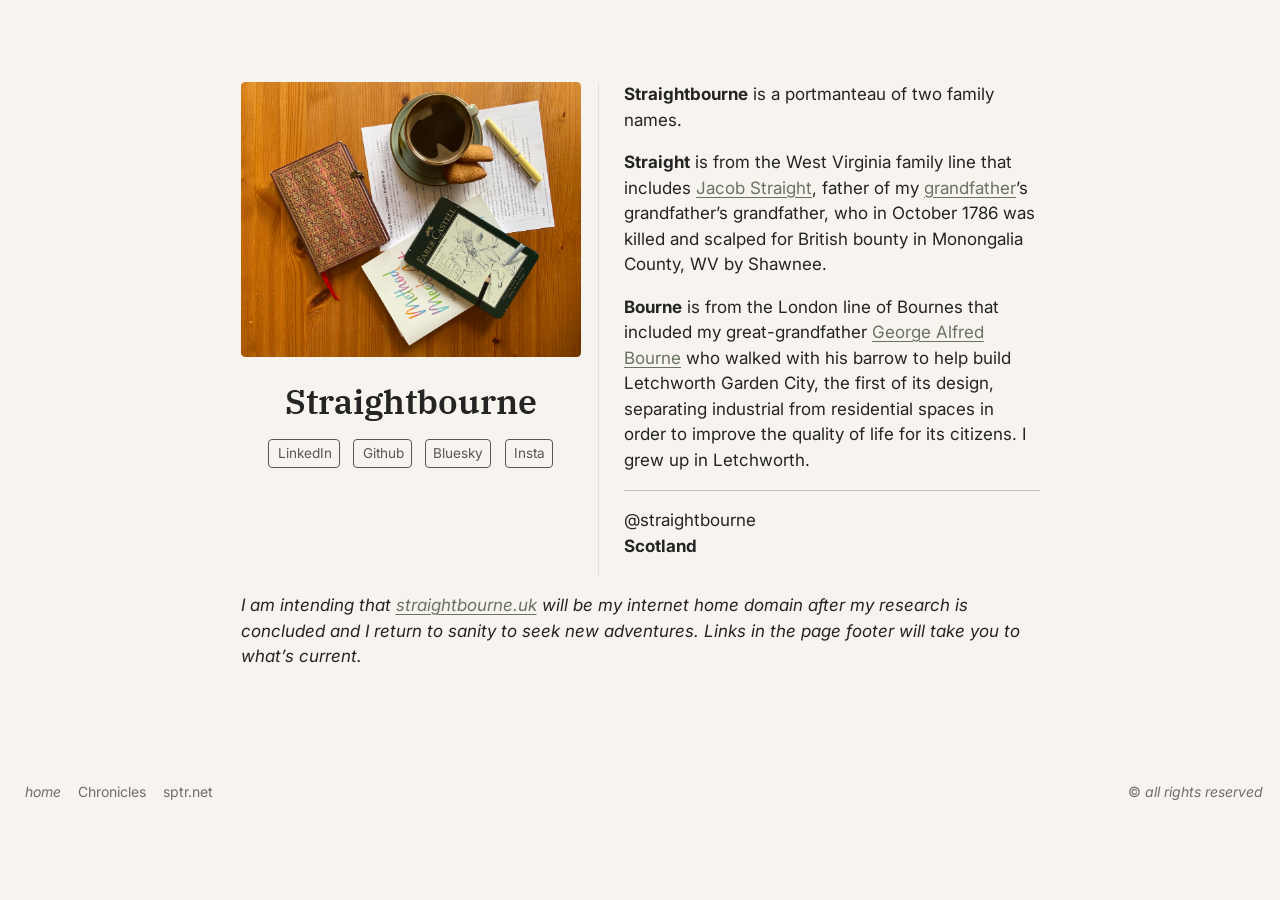
==== docs/index.html @ be264e83 "Links to family fixed" ====
<!DOCTYPE html>
<html xmlns="http://www.w3.org/1999/xhtml" lang="en" xml:lang="en"><head>

<meta charset="utf-8">
<meta name="generator" content="quarto-1.7.32">

<meta name="viewport" content="width=device-width, initial-scale=1.0, user-scalable=yes">


<title>Straightbourne</title>
<style>
code{white-space: pre-wrap;}
span.smallcaps{font-variant: small-caps;}
div.columns{display: flex; gap: min(4vw, 1.5em);}
div.column{flex: auto; overflow-x: auto;}
div.hanging-indent{margin-left: 1.5em; text-indent: -1.5em;}
ul.task-list{list-style: none;}
ul.task-list li input[type="checkbox"] {
  width: 0.8em;
  margin: 0 0.8em 0.2em -1em; /* quarto-specific, see https://github.com/quarto-dev/quarto-cli/issues/4556 */ 
  vertical-align: middle;
}
</style>


<script src="site_libs/quarto-nav/quarto-nav.js"></script>
<script src="site_libs/clipboard/clipboard.min.js"></script>
<script src="site_libs/quarto-search/autocomplete.umd.js"></script>
<script src="site_libs/quarto-search/fuse.min.js"></script>
<script src="site_libs/quarto-search/quarto-search.js"></script>
<meta name="quarto:offset" content="./">
<link href="./images/anarchy.gif" rel="icon" type="image/gif">
<script src="site_libs/quarto-html/quarto.js" type="module"></script>
<script src="site_libs/quarto-html/tabsets/tabsets.js" type="module"></script>
<script src="site_libs/quarto-html/popper.min.js"></script>
<script src="site_libs/quarto-html/tippy.umd.min.js"></script>
<link href="site_libs/quarto-html/tippy.css" rel="stylesheet">
<link href="site_libs/quarto-html/quarto-syntax-highlighting-c7d5d95a149877aa8f6e95259e9fb18a.css" rel="stylesheet" id="quarto-text-highlighting-styles">
<script src="site_libs/bootstrap/bootstrap.min.js"></script>
<link href="site_libs/bootstrap/bootstrap-icons.css" rel="stylesheet">
<link href="site_libs/bootstrap/bootstrap-c84fdc73b515a5ac1977fbb5cf725321.min.css" rel="stylesheet" append-hash="true" id="quarto-bootstrap" data-mode="light">
<link href="site_libs/quarto-contrib/fontawesome6-1.2.0/all.min.css" rel="stylesheet">
<link href="site_libs/quarto-contrib/fontawesome6-1.2.0/latex-fontsize.css" rel="stylesheet">
<script id="quarto-search-options" type="application/json">{
  "location": "sidebar",
  "copy-button": false,
  "collapse-after": 3,
  "panel-placement": "start",
  "type": "textbox",
  "limit": 50,
  "keyboard-shortcut": [
    "f",
    "/",
    "s"
  ],
  "show-item-context": false,
  "language": {
    "search-no-results-text": "No results",
    "search-matching-documents-text": "matching documents",
    "search-copy-link-title": "Copy link to search",
    "search-hide-matches-text": "Hide additional matches",
    "search-more-match-text": "more match in this document",
    "search-more-matches-text": "more matches in this document",
    "search-clear-button-title": "Clear",
    "search-text-placeholder": "",
    "search-detached-cancel-button-title": "Cancel",
    "search-submit-button-title": "Submit",
    "search-label": "Search"
  }
}</script>
<!-- Privacy-friendly analytics by Plausible -->
<script async="" src="https://stats.sptr.net/js/pa--L_06V204N1nBJV_X5vJg.js"></script>
<script>
  window.plausible=window.plausible||function(){(plausible.q=plausible.q||[]).push(arguments)},plausible.init=plausible.init||function(i){plausible.o=i||{}};
  plausible.init()
</script>


<meta property="og:title" content="Straightbourne">
<meta property="og:description" content="">
<meta property="og:image" content="https://straightbourne.uk/images/desktop.jpg">
<meta property="og:site_name" content="Straightbourne">
<meta name="twitter:title" content="Straightbourne">
<meta name="twitter:description" content="">
<meta name="twitter:image" content="https://straightbourne.uk/images/desktop.jpg">
<meta name="twitter:card" content="summary_large_image">
</head>

<body class="fullcontent quarto-light">

<div id="quarto-search-results"></div>
<!-- content -->
<div id="quarto-content" class="quarto-container page-columns page-rows-contents page-layout-article">
<!-- sidebar -->
<!-- margin-sidebar -->
    
<!-- main -->
<main class="content" id="quarto-document-content">




<div class="quarto-about-trestles">
  <div class="about-entity">
    <img src="images/desktop.jpg" class="about-image
  rounded " style="width: 20em;">
<header id="title-block-header" class="quarto-title-block default">
<div class="quarto-title">
<h1 class="title">Straightbourne</h1>
</div>
<div class="quarto-title-meta">
  </div>
</header>
    <div class="about-links">
  <a href="https://www.linkedin.com/in/straightbourne/" class="about-link" rel="" target="">
    <i class="bi bi-linkedin"></i>
     <span class="about-link-text">LinkedIn</span>
  </a>
  <a href="https://github.com/straightbourne" class="about-link" rel="" target="">
    <i class="bi bi-github"></i>
     <span class="about-link-text">Github</span>
  </a>
  <a href="https://bsky.app/profile/straightbourne.uk" class="about-link" rel="" target="">
     <span class="about-link-text"><i class="fa-solid fa-feather" aria-label="feather"></i> Bluesky</span>
  </a>
  <a href="https://www.instagram.com/straightbourne/" class="about-link" rel="" target="">
    <i class="bi bi-instagram"></i>
     <span class="about-link-text">Insta</span>
  </a>
</div>
  </div>
  <div class="about-contents"><div id="sb-about">
<p><strong>Straightbourne</strong> is a portmanteau of two family names.</p>
<p><strong>Straight</strong> is from the West Virginia family line that includes <a href="https://straightbourne.github.io/family/Hood/1741-06-23-Jacob-Straight.html">Jacob Straight</a>, father of my <a href="https://straightbourne.github.io/family/Hood/1903-04-08-Harry-S-Hood.html">grandfather</a>’s grandfather’s grandfather, who in October 1786 was killed and scalped for British bounty in Monongalia County, WV by Shawnee.</p>
<p><strong>Bourne</strong> is from the London line of Bournes that included my great-grandfather <a href="https://straightbourne.github.io/family/Bourne/1885-08-13-George-Alfred-Bourne.html">George Alfred Bourne</a> who walked with his barrow to help build Letchworth Garden City, the first of its design, separating industrial from residential spaces in order to improve the quality of life for its citizens. I grew up in Letchworth.</p>
<hr>
<p><span class="citation" data-cites="straightbourne">@straightbourne</span><br>
<strong>Scotland</strong></p>
</div></div>
</div>

<p><em>I am intending that <a href="https://straightbourne.uk">straightbourne.uk</a> will be my internet home domain after my research is concluded and I return to sanity to seek new adventures. Links in the page footer will take you to what’s current.</em> <!-- ::: {#lst-desktop}
::: --></p>




</main> <!-- /main -->
<script id="quarto-html-after-body" type="application/javascript">
  window.document.addEventListener("DOMContentLoaded", function (event) {
    const isCodeAnnotation = (el) => {
      for (const clz of el.classList) {
        if (clz.startsWith('code-annotation-')) {                     
          return true;
        }
      }
      return false;
    }
    const onCopySuccess = function(e) {
      // button target
      const button = e.trigger;
      // don't keep focus
      button.blur();
      // flash "checked"
      button.classList.add('code-copy-button-checked');
      var currentTitle = button.getAttribute("title");
      button.setAttribute("title", "Copied!");
      let tooltip;
      if (window.bootstrap) {
        button.setAttribute("data-bs-toggle", "tooltip");
        button.setAttribute("data-bs-placement", "left");
        button.setAttribute("data-bs-title", "Copied!");
        tooltip = new bootstrap.Tooltip(button, 
          { trigger: "manual", 
            customClass: "code-copy-button-tooltip",
            offset: [0, -8]});
        tooltip.show();    
      }
      setTimeout(function() {
        if (tooltip) {
          tooltip.hide();
          button.removeAttribute("data-bs-title");
          button.removeAttribute("data-bs-toggle");
          button.removeAttribute("data-bs-placement");
        }
        button.setAttribute("title", currentTitle);
        button.classList.remove('code-copy-button-checked');
      }, 1000);
      // clear code selection
      e.clearSelection();
    }
    const getTextToCopy = function(trigger) {
        const codeEl = trigger.previousElementSibling.cloneNode(true);
        for (const childEl of codeEl.children) {
          if (isCodeAnnotation(childEl)) {
            childEl.remove();
          }
        }
        return codeEl.innerText;
    }
    const clipboard = new window.ClipboardJS('.code-copy-button:not([data-in-quarto-modal])', {
      text: getTextToCopy
    });
    clipboard.on('success', onCopySuccess);
    if (window.document.getElementById('quarto-embedded-source-code-modal')) {
      const clipboardModal = new window.ClipboardJS('.code-copy-button[data-in-quarto-modal]', {
        text: getTextToCopy,
        container: window.document.getElementById('quarto-embedded-source-code-modal')
      });
      clipboardModal.on('success', onCopySuccess);
    }
      var localhostRegex = new RegExp(/^(?:http|https):\/\/localhost\:?[0-9]*\//);
      var mailtoRegex = new RegExp(/^mailto:/);
        var filterRegex = new RegExp("https:\/\/straightbourne\.uk");
      var isInternal = (href) => {
          return filterRegex.test(href) || localhostRegex.test(href) || mailtoRegex.test(href);
      }
      // Inspect non-navigation links and adorn them if external
     var links = window.document.querySelectorAll('a[href]:not(.nav-link):not(.navbar-brand):not(.toc-action):not(.sidebar-link):not(.sidebar-item-toggle):not(.pagination-link):not(.no-external):not([aria-hidden]):not(.dropdown-item):not(.quarto-navigation-tool):not(.about-link)');
      for (var i=0; i<links.length; i++) {
        const link = links[i];
        if (!isInternal(link.href)) {
          // undo the damage that might have been done by quarto-nav.js in the case of
          // links that we want to consider external
          if (link.dataset.originalHref !== undefined) {
            link.href = link.dataset.originalHref;
          }
        }
      }
    function tippyHover(el, contentFn, onTriggerFn, onUntriggerFn) {
      const config = {
        allowHTML: true,
        maxWidth: 500,
        delay: 100,
        arrow: false,
        appendTo: function(el) {
            return el.parentElement;
        },
        interactive: true,
        interactiveBorder: 10,
        theme: 'quarto',
        placement: 'bottom-start',
      };
      if (contentFn) {
        config.content = contentFn;
      }
      if (onTriggerFn) {
        config.onTrigger = onTriggerFn;
      }
      if (onUntriggerFn) {
        config.onUntrigger = onUntriggerFn;
      }
      window.tippy(el, config); 
    }
    const noterefs = window.document.querySelectorAll('a[role="doc-noteref"]');
    for (var i=0; i<noterefs.length; i++) {
      const ref = noterefs[i];
      tippyHover(ref, function() {
        // use id or data attribute instead here
        let href = ref.getAttribute('data-footnote-href') || ref.getAttribute('href');
        try { href = new URL(href).hash; } catch {}
        const id = href.replace(/^#\/?/, "");
        const note = window.document.getElementById(id);
        if (note) {
          return note.innerHTML;
        } else {
          return "";
        }
      });
    }
    const xrefs = window.document.querySelectorAll('a.quarto-xref');
    const processXRef = (id, note) => {
      // Strip column container classes
      const stripColumnClz = (el) => {
        el.classList.remove("page-full", "page-columns");
        if (el.children) {
          for (const child of el.children) {
            stripColumnClz(child);
          }
        }
      }
      stripColumnClz(note)
      if (id === null || id.startsWith('sec-')) {
        // Special case sections, only their first couple elements
        const container = document.createElement("div");
        if (note.children && note.children.length > 2) {
          container.appendChild(note.children[0].cloneNode(true));
          for (let i = 1; i < note.children.length; i++) {
            const child = note.children[i];
            if (child.tagName === "P" && child.innerText === "") {
              continue;
            } else {
              container.appendChild(child.cloneNode(true));
              break;
            }
          }
          if (window.Quarto?.typesetMath) {
            window.Quarto.typesetMath(container);
          }
          return container.innerHTML
        } else {
          if (window.Quarto?.typesetMath) {
            window.Quarto.typesetMath(note);
          }
          return note.innerHTML;
        }
      } else {
        // Remove any anchor links if they are present
        const anchorLink = note.querySelector('a.anchorjs-link');
        if (anchorLink) {
          anchorLink.remove();
        }
        if (window.Quarto?.typesetMath) {
          window.Quarto.typesetMath(note);
        }
        if (note.classList.contains("callout")) {
          return note.outerHTML;
        } else {
          return note.innerHTML;
        }
      }
    }
    for (var i=0; i<xrefs.length; i++) {
      const xref = xrefs[i];
      tippyHover(xref, undefined, function(instance) {
        instance.disable();
        let url = xref.getAttribute('href');
        let hash = undefined; 
        if (url.startsWith('#')) {
          hash = url;
        } else {
          try { hash = new URL(url).hash; } catch {}
        }
        if (hash) {
          const id = hash.replace(/^#\/?/, "");
          const note = window.document.getElementById(id);
          if (note !== null) {
            try {
              const html = processXRef(id, note.cloneNode(true));
              instance.setContent(html);
            } finally {
              instance.enable();
              instance.show();
            }
          } else {
            // See if we can fetch this
            fetch(url.split('#')[0])
            .then(res => res.text())
            .then(html => {
              const parser = new DOMParser();
              const htmlDoc = parser.parseFromString(html, "text/html");
              const note = htmlDoc.getElementById(id);
              if (note !== null) {
                const html = processXRef(id, note);
                instance.setContent(html);
              } 
            }).finally(() => {
              instance.enable();
              instance.show();
            });
          }
        } else {
          // See if we can fetch a full url (with no hash to target)
          // This is a special case and we should probably do some content thinning / targeting
          fetch(url)
          .then(res => res.text())
          .then(html => {
            const parser = new DOMParser();
            const htmlDoc = parser.parseFromString(html, "text/html");
            const note = htmlDoc.querySelector('main.content');
            if (note !== null) {
              // This should only happen for chapter cross references
              // (since there is no id in the URL)
              // remove the first header
              if (note.children.length > 0 && note.children[0].tagName === "HEADER") {
                note.children[0].remove();
              }
              const html = processXRef(null, note);
              instance.setContent(html);
            } 
          }).finally(() => {
            instance.enable();
            instance.show();
          });
        }
      }, function(instance) {
      });
    }
        let selectedAnnoteEl;
        const selectorForAnnotation = ( cell, annotation) => {
          let cellAttr = 'data-code-cell="' + cell + '"';
          let lineAttr = 'data-code-annotation="' +  annotation + '"';
          const selector = 'span[' + cellAttr + '][' + lineAttr + ']';
          return selector;
        }
        const selectCodeLines = (annoteEl) => {
          const doc = window.document;
          const targetCell = annoteEl.getAttribute("data-target-cell");
          const targetAnnotation = annoteEl.getAttribute("data-target-annotation");
          const annoteSpan = window.document.querySelector(selectorForAnnotation(targetCell, targetAnnotation));
          const lines = annoteSpan.getAttribute("data-code-lines").split(",");
          const lineIds = lines.map((line) => {
            return targetCell + "-" + line;
          })
          let top = null;
          let height = null;
          let parent = null;
          if (lineIds.length > 0) {
              //compute the position of the single el (top and bottom and make a div)
              const el = window.document.getElementById(lineIds[0]);
              top = el.offsetTop;
              height = el.offsetHeight;
              parent = el.parentElement.parentElement;
            if (lineIds.length > 1) {
              const lastEl = window.document.getElementById(lineIds[lineIds.length - 1]);
              const bottom = lastEl.offsetTop + lastEl.offsetHeight;
              height = bottom - top;
            }
            if (top !== null && height !== null && parent !== null) {
              // cook up a div (if necessary) and position it 
              let div = window.document.getElementById("code-annotation-line-highlight");
              if (div === null) {
                div = window.document.createElement("div");
                div.setAttribute("id", "code-annotation-line-highlight");
                div.style.position = 'absolute';
                parent.appendChild(div);
              }
              div.style.top = top - 2 + "px";
              div.style.height = height + 4 + "px";
              div.style.left = 0;
              let gutterDiv = window.document.getElementById("code-annotation-line-highlight-gutter");
              if (gutterDiv === null) {
                gutterDiv = window.document.createElement("div");
                gutterDiv.setAttribute("id", "code-annotation-line-highlight-gutter");
                gutterDiv.style.position = 'absolute';
                const codeCell = window.document.getElementById(targetCell);
                const gutter = codeCell.querySelector('.code-annotation-gutter');
                gutter.appendChild(gutterDiv);
              }
              gutterDiv.style.top = top - 2 + "px";
              gutterDiv.style.height = height + 4 + "px";
            }
            selectedAnnoteEl = annoteEl;
          }
        };
        const unselectCodeLines = () => {
          const elementsIds = ["code-annotation-line-highlight", "code-annotation-line-highlight-gutter"];
          elementsIds.forEach((elId) => {
            const div = window.document.getElementById(elId);
            if (div) {
              div.remove();
            }
          });
          selectedAnnoteEl = undefined;
        };
          // Handle positioning of the toggle
      window.addEventListener(
        "resize",
        throttle(() => {
          elRect = undefined;
          if (selectedAnnoteEl) {
            selectCodeLines(selectedAnnoteEl);
          }
        }, 10)
      );
      function throttle(fn, ms) {
      let throttle = false;
      let timer;
        return (...args) => {
          if(!throttle) { // first call gets through
              fn.apply(this, args);
              throttle = true;
          } else { // all the others get throttled
              if(timer) clearTimeout(timer); // cancel #2
              timer = setTimeout(() => {
                fn.apply(this, args);
                timer = throttle = false;
              }, ms);
          }
        };
      }
        // Attach click handler to the DT
        const annoteDls = window.document.querySelectorAll('dt[data-target-cell]');
        for (const annoteDlNode of annoteDls) {
          annoteDlNode.addEventListener('click', (event) => {
            const clickedEl = event.target;
            if (clickedEl !== selectedAnnoteEl) {
              unselectCodeLines();
              const activeEl = window.document.querySelector('dt[data-target-cell].code-annotation-active');
              if (activeEl) {
                activeEl.classList.remove('code-annotation-active');
              }
              selectCodeLines(clickedEl);
              clickedEl.classList.add('code-annotation-active');
            } else {
              // Unselect the line
              unselectCodeLines();
              clickedEl.classList.remove('code-annotation-active');
            }
          });
        }
    const findCites = (el) => {
      const parentEl = el.parentElement;
      if (parentEl) {
        const cites = parentEl.dataset.cites;
        if (cites) {
          return {
            el,
            cites: cites.split(' ')
          };
        } else {
          return findCites(el.parentElement)
        }
      } else {
        return undefined;
      }
    };
    var bibliorefs = window.document.querySelectorAll('a[role="doc-biblioref"]');
    for (var i=0; i<bibliorefs.length; i++) {
      const ref = bibliorefs[i];
      const citeInfo = findCites(ref);
      if (citeInfo) {
        tippyHover(citeInfo.el, function() {
          var popup = window.document.createElement('div');
          citeInfo.cites.forEach(function(cite) {
            var citeDiv = window.document.createElement('div');
            citeDiv.classList.add('hanging-indent');
            citeDiv.classList.add('csl-entry');
            var biblioDiv = window.document.getElementById('ref-' + cite);
            if (biblioDiv) {
              citeDiv.innerHTML = biblioDiv.innerHTML;
            }
            popup.appendChild(citeDiv);
          });
          return popup.innerHTML;
        });
      }
    }
  });
  </script>
</div> <!-- /content -->
<footer class="footer">
  <div class="nav-footer">
    <div class="nav-footer-left">
      <ul class="footer-items list-unstyled">
    <li class="nav-item">
    <a class="nav-link" href="./">
<p><i class="fa-solid fa-house" aria-label="house"></i> <em>home</em></p>
</a>
  </li>  
    <li class="nav-item">
    <a class="nav-link" href="./chronicles">
<p><i class="fa-solid fa-book" aria-label="book"></i> Chronicles</p>
</a>
  </li>  
    <li class="nav-item">
    <a class="nav-link" href="https://sptr.net">
<p><i class="fa-solid fa-globe" aria-label="globe"></i> sptr.net</p>
</a>
  </li>  
</ul>
    </div>   
    <div class="nav-footer-center">
      &nbsp;
    </div>
    <div class="nav-footer-right">
<p>© <em>all rights reserved</em></p>
</div>
  </div>
</footer>




</body></html>
---- docs/site_libs/quarto-html/quarto-syntax-highlighting-c7d5d95a149877aa8f6e95259e9fb18a.css ----
/* quarto syntax highlight colors */
:root {
  --quarto-hl-ot-color: #003B4F;
  --quarto-hl-at-color: #657422;
  --quarto-hl-ss-color: #20794D;
  --quarto-hl-an-color: #5E5E5E;
  --quarto-hl-fu-color: #4758AB;
  --quarto-hl-st-color: #20794D;
  --quarto-hl-cf-color: #003B4F;
  --quarto-hl-op-color: #5E5E5E;
  --quarto-hl-er-color: #AD0000;
  --quarto-hl-bn-color: #AD0000;
  --quarto-hl-al-color: #AD0000;
  --quarto-hl-va-color: #111111;
  --quarto-hl-bu-color: inherit;
  --quarto-hl-ex-color: inherit;
  --quarto-hl-pp-color: #AD0000;
  --quarto-hl-in-color: #5E5E5E;
  --quarto-hl-vs-color: #20794D;
  --quarto-hl-wa-color: #5E5E5E;
  --quarto-hl-do-color: #5E5E5E;
  --quarto-hl-im-color: #00769E;
  --quarto-hl-ch-color: #20794D;
  --quarto-hl-dt-color: #AD0000;
  --quarto-hl-fl-color: #AD0000;
  --quarto-hl-co-color: #5E5E5E;
  --quarto-hl-cv-color: #5E5E5E;
  --quarto-hl-cn-color: #8f5902;
  --quarto-hl-sc-color: #5E5E5E;
  --quarto-hl-dv-color: #AD0000;
  --quarto-hl-kw-color: #003B4F;
}

/* other quarto variables */
:root {
  --quarto-font-monospace: IBM Plex Mono;
}

/* syntax highlight based on Pandoc's rules */
pre > code.sourceCode > span {
  color: #003B4F;
}

code.sourceCode > span {
  color: #003B4F;
}

div.sourceCode,
div.sourceCode pre.sourceCode {
  color: #003B4F;
}

/* Normal */
code span {
  color: #003B4F;
}

/* Alert */
code span.al {
  color: #AD0000;
  font-style: inherit;
}

/* Annotation */
code span.an {
  color: #5E5E5E;
  font-style: inherit;
}

/* Attribute */
code span.at {
  color: #657422;
  font-style: inherit;
}

/* BaseN */
code span.bn {
  color: #AD0000;
  font-style: inherit;
}

/* BuiltIn */
code span.bu {
  font-style: inherit;
}

/* ControlFlow */
code span.cf {
  color: #003B4F;
  font-weight: bold;
  font-style: inherit;
}

/* Char */
code span.ch {
  color: #20794D;
  font-style: inherit;
}

/* Constant */
code span.cn {
  color: #8f5902;
  font-style: inherit;
}

/* Comment */
code span.co {
  color: #5E5E5E;
  font-style: inherit;
}

/* CommentVar */
code span.cv {
  color: #5E5E5E;
  font-style: italic;
}

/* Documentation */
code span.do {
  color: #5E5E5E;
  font-style: italic;
}

/* DataType */
code span.dt {
  color: #AD0000;
  font-style: inherit;
}

/* DecVal */
code span.dv {
  color: #AD0000;
  font-style: inherit;
}

/* Error */
code span.er {
  color: #AD0000;
  font-style: inherit;
}

/* Extension */
code span.ex {
  font-style: inherit;
}

/* Float */
code span.fl {
  color: #AD0000;
  font-style: inherit;
}

/* Function */
code span.fu {
  color: #4758AB;
  font-style: inherit;
}

/* Import */
code span.im {
  color: #00769E;
  font-style: inherit;
}

/* Information */
code span.in {
  color: #5E5E5E;
  font-style: inherit;
}

/* Keyword */
code span.kw {
  color: #003B4F;
  font-weight: bold;
  font-style: inherit;
}

/* Operator */
code span.op {
  color: #5E5E5E;
  font-style: inherit;
}

/* Other */
code span.ot {
  color: #003B4F;
  font-style: inherit;
}

/* Preprocessor */
code span.pp {
  color: #AD0000;
  font-style: inherit;
}

/* SpecialChar */
code span.sc {
  color: #5E5E5E;
  font-style: inherit;
}

/* SpecialString */
code span.ss {
  color: #20794D;
  font-style: inherit;
}

/* String */
code span.st {
  color: #20794D;
  font-style: inherit;
}

/* Variable */
code span.va {
  color: #111111;
  font-style: inherit;
}

/* VerbatimString */
code span.vs {
  color: #20794D;
  font-style: inherit;
}

/* Warning */
code span.wa {
  color: #5E5E5E;
  font-style: italic;
}

.prevent-inlining {
  content: "</";
}

/*# sourceMappingURL=5e51f8042e7e970c9f52329caff95b58.css.map */
---- docs/site_libs/quarto-contrib/fontawesome6-1.2.0/latex-fontsize.css ----
.fa-tiny {
  font-size: 0.5em;
}
.fa-scriptsize {
  font-size: 0.7em;
}
.fa-footnotesize {
  font-size: 0.8em;
}
.fa-small {
  font-size: 0.9em;
}
.fa-normalsize {
  font-size: 1em;
}
.fa-large {
  font-size: 1.2em;
}
.fa-Large {
  font-size: 1.5em;
}
.fa-LARGE {
  font-size: 1.75em;
}
.fa-huge {
  font-size: 2em;
}
.fa-Huge {
  font-size: 2.5em;
}
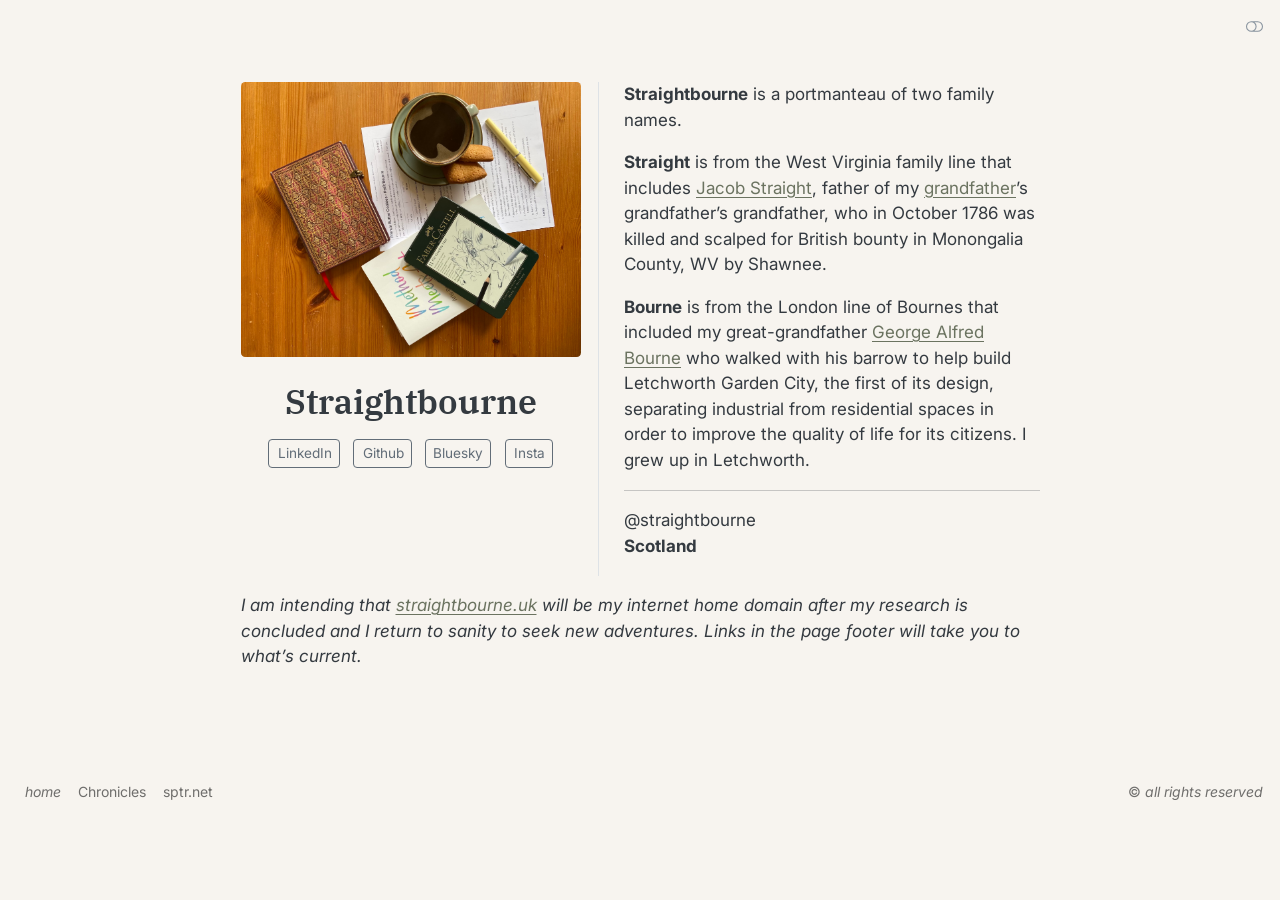
==== commit c2c5edda: "themes" ====
--- a/docs/index.html
+++ b/docs/index.html
@@ -35,10 +35,14 @@
 <script src="site_libs/quarto-html/popper.min.js"></script>
 <script src="site_libs/quarto-html/tippy.umd.min.js"></script>
 <link href="site_libs/quarto-html/tippy.css" rel="stylesheet">
-<link href="site_libs/quarto-html/quarto-syntax-highlighting-c7d5d95a149877aa8f6e95259e9fb18a.css" rel="stylesheet" id="quarto-text-highlighting-styles">
+<link href="site_libs/quarto-html/quarto-syntax-highlighting-c7d5d95a149877aa8f6e95259e9fb18a.css" rel="stylesheet" class="quarto-color-scheme" id="quarto-text-highlighting-styles">
+<link href="site_libs/quarto-html/quarto-syntax-highlighting-dark-de32068842dfe4da6e94a40144626911.css" rel="stylesheet" class="quarto-color-scheme quarto-color-alternate" id="quarto-text-highlighting-styles">
+<link href="site_libs/quarto-html/quarto-syntax-highlighting-c7d5d95a149877aa8f6e95259e9fb18a.css" rel="stylesheet" class="quarto-color-scheme-extra" id="quarto-text-highlighting-styles">
 <script src="site_libs/bootstrap/bootstrap.min.js"></script>
 <link href="site_libs/bootstrap/bootstrap-icons.css" rel="stylesheet">
-<link href="site_libs/bootstrap/bootstrap-c84fdc73b515a5ac1977fbb5cf725321.min.css" rel="stylesheet" append-hash="true" id="quarto-bootstrap" data-mode="light">
+<link href="site_libs/bootstrap/bootstrap-a4018fd4441fce6a50f616a37214f635.min.css" rel="stylesheet" append-hash="true" class="quarto-color-scheme" id="quarto-bootstrap" data-mode="light">
+<link href="site_libs/bootstrap/bootstrap-dark-7a9534c41bb5a2d1840019a9e0adb307.min.css" rel="stylesheet" append-hash="true" class="quarto-color-scheme quarto-color-alternate" id="quarto-bootstrap" data-mode="dark">
+<link href="site_libs/bootstrap/bootstrap-a4018fd4441fce6a50f616a37214f635.min.css" rel="stylesheet" append-hash="true" class="quarto-color-scheme-extra" id="quarto-bootstrap" data-mode="light">
 <link href="site_libs/quarto-contrib/fontawesome6-1.2.0/all.min.css" rel="stylesheet">
 <link href="site_libs/quarto-contrib/fontawesome6-1.2.0/latex-fontsize.css" rel="stylesheet">
 <script id="quarto-search-options" type="application/json">{
@@ -86,7 +90,178 @@
 <meta name="twitter:card" content="summary_large_image">
 </head>
 
-<body class="fullcontent quarto-light">
+<body class="fullcontent quarto-light"><script id="quarto-html-before-body" type="application/javascript">
+    const toggleBodyColorMode = (bsSheetEl) => {
+      const mode = bsSheetEl.getAttribute("data-mode");
+      const bodyEl = window.document.querySelector("body");
+      if (mode === "dark") {
+        bodyEl.classList.add("quarto-dark");
+        bodyEl.classList.remove("quarto-light");
+      } else {
+        bodyEl.classList.add("quarto-light");
+        bodyEl.classList.remove("quarto-dark");
+      }
+    }
+    const toggleBodyColorPrimary = () => {
+      const bsSheetEl = window.document.querySelector("link#quarto-bootstrap:not([rel=disabled-stylesheet])");
+      if (bsSheetEl) {
+        toggleBodyColorMode(bsSheetEl);
+      }
+    }
+    const setColorSchemeToggle = (alternate) => {
+      const toggles = window.document.querySelectorAll('.quarto-color-scheme-toggle');
+      for (let i=0; i < toggles.length; i++) {
+        const toggle = toggles[i];
+        if (toggle) {
+          if (alternate) {
+            toggle.classList.add("alternate");
+          } else {
+            toggle.classList.remove("alternate");
+          }
+        }
+      }
+    };
+    const toggleColorMode = (alternate) => {
+      // Switch the stylesheets
+      const primaryStylesheets = window.document.querySelectorAll('link.quarto-color-scheme:not(.quarto-color-alternate)');
+      const alternateStylesheets = window.document.querySelectorAll('link.quarto-color-scheme.quarto-color-alternate');
+      manageTransitions('#quarto-margin-sidebar .nav-link', false);
+      if (alternate) {
+        // note: dark is layered on light, we don't disable primary!
+        enableStylesheet(alternateStylesheets);
+        for (const sheetNode of alternateStylesheets) {
+          if (sheetNode.id === "quarto-bootstrap") {
+            toggleBodyColorMode(sheetNode);
+          }
+        }
+      } else {
+        disableStylesheet(alternateStylesheets);
+        enableStylesheet(primaryStylesheets)
+        toggleBodyColorPrimary();
+      }
+      manageTransitions('#quarto-margin-sidebar .nav-link', true);
+      // Switch the toggles
+      setColorSchemeToggle(alternate)
+      // Hack to workaround the fact that safari doesn't
+      // properly recolor the scrollbar when toggling (#1455)
+      if (navigator.userAgent.indexOf('Safari') > 0 && navigator.userAgent.indexOf('Chrome') == -1) {
+        manageTransitions("body", false);
+        window.scrollTo(0, 1);
+        setTimeout(() => {
+          window.scrollTo(0, 0);
+          manageTransitions("body", true);
+        }, 40);
+      }
+    }
+    const disableStylesheet = (stylesheets) => {
+      for (let i=0; i < stylesheets.length; i++) {
+        const stylesheet = stylesheets[i];
+        stylesheet.rel = 'disabled-stylesheet';
+      }
+    }
+    const enableStylesheet = (stylesheets) => {
+      for (let i=0; i < stylesheets.length; i++) {
+        const stylesheet = stylesheets[i];
+        if(stylesheet.rel !== 'stylesheet') { // for Chrome, which will still FOUC without this check
+          stylesheet.rel = 'stylesheet';
+        }
+      }
+    }
+    const manageTransitions = (selector, allowTransitions) => {
+      const els = window.document.querySelectorAll(selector);
+      for (let i=0; i < els.length; i++) {
+        const el = els[i];
+        if (allowTransitions) {
+          el.classList.remove('notransition');
+        } else {
+          el.classList.add('notransition');
+        }
+      }
+    }
+    const isFileUrl = () => {
+      return window.location.protocol === 'file:';
+    }
+    const hasAlternateSentinel = () => {
+      let styleSentinel = getColorSchemeSentinel();
+      if (styleSentinel !== null) {
+        return styleSentinel === "alternate";
+      } else {
+        return false;
+      }
+    }
+    const setStyleSentinel = (alternate) => {
+      const value = alternate ? "alternate" : "default";
+      if (!isFileUrl()) {
+        window.localStorage.setItem("quarto-color-scheme", value);
+      } else {
+        localAlternateSentinel = value;
+      }
+    }
+    const getColorSchemeSentinel = () => {
+      if (!isFileUrl()) {
+        const storageValue = window.localStorage.getItem("quarto-color-scheme");
+        return storageValue != null ? storageValue : localAlternateSentinel;
+      } else {
+        return localAlternateSentinel;
+      }
+    }
+    const toggleGiscusIfUsed = (isAlternate, darkModeDefault) => {
+      const baseTheme = document.querySelector('#giscus-base-theme')?.value ?? 'light';
+      const alternateTheme = document.querySelector('#giscus-alt-theme')?.value ?? 'dark';
+      let newTheme = '';
+      if(authorPrefersDark) {
+        newTheme = isAlternate ? baseTheme : alternateTheme;
+      } else {
+        newTheme = isAlternate ? alternateTheme : baseTheme;
+      }
+      const changeGiscusTheme = () => {
+        // From: https://github.com/giscus/giscus/issues/336
+        const sendMessage = (message) => {
+          const iframe = document.querySelector('iframe.giscus-frame');
+          if (!iframe) return;
+          iframe.contentWindow.postMessage({ giscus: message }, 'https://giscus.app');
+        }
+        sendMessage({
+          setConfig: {
+            theme: newTheme
+          }
+        });
+      }
+      const isGiscussLoaded = window.document.querySelector('iframe.giscus-frame') !== null;
+      if (isGiscussLoaded) {
+        changeGiscusTheme();
+      }
+    };
+    const authorPrefersDark = false;
+    const queryPrefersDark = window.matchMedia('(prefers-color-scheme: dark)');
+    const darkModeDefault = queryPrefersDark.matches;
+      document.querySelector('link#quarto-text-highlighting-styles.quarto-color-scheme-extra').rel = 'disabled-stylesheet';
+      document.querySelector('link#quarto-bootstrap.quarto-color-scheme-extra').rel = 'disabled-stylesheet';
+    let localAlternateSentinel = darkModeDefault ? 'alternate' : 'default';
+    // Dark / light mode switch
+    window.quartoToggleColorScheme = () => {
+      // Read the current dark / light value
+      let toAlternate = !hasAlternateSentinel();
+      toggleColorMode(toAlternate);
+      setStyleSentinel(toAlternate);
+      toggleGiscusIfUsed(toAlternate, darkModeDefault);
+      window.dispatchEvent(new Event('resize'));
+    };
+    queryPrefersDark.addEventListener("change", e => {
+      if(window.localStorage.getItem("quarto-color-scheme") !== null)
+        return;
+      const alternate = e.matches
+      toggleColorMode(alternate);
+      localAlternateSentinel = e.matches ? 'alternate' : 'default'; // this is used alongside local storage!
+      toggleGiscusIfUsed(alternate, darkModeDefault);
+    });
+    // Switch to dark mode if need be
+    if (hasAlternateSentinel()) {
+      toggleColorMode(true);
+    } else {
+      toggleColorMode(false);
+    }
+  </script>
 
 <div id="quarto-search-results"></div>
 <!-- content -->
@@ -96,6 +271,7 @@
     
 <!-- main -->
 <main class="content" id="quarto-document-content">
+
 
 
 
@@ -148,6 +324,19 @@
 </main> <!-- /main -->
 <script id="quarto-html-after-body" type="application/javascript">
   window.document.addEventListener("DOMContentLoaded", function (event) {
+    // Ensure there is a toggle, if there isn't float one in the top right
+    if (window.document.querySelector('.quarto-color-scheme-toggle') === null) {
+      const a = window.document.createElement('a');
+      a.classList.add('top-right');
+      a.classList.add('quarto-color-scheme-toggle');
+      a.href = "";
+      a.onclick = function() { try { window.quartoToggleColorScheme(); } catch {} return false; };
+      const i = window.document.createElement("i");
+      i.classList.add('bi');
+      a.appendChild(i);
+      window.document.body.appendChild(a);
+    }
+    setColorSchemeToggle(hasAlternateSentinel())
     const isCodeAnnotation = (el) => {
       for (const clz of el.classList) {
         if (clz.startsWith('code-annotation-')) {                     
--- a/docs/site_libs/quarto-html/quarto-syntax-highlighting-dark-de32068842dfe4da6e94a40144626911.css
+++ b/docs/site_libs/quarto-html/quarto-syntax-highlighting-dark-de32068842dfe4da6e94a40144626911.css
@@ -0,0 +1,219 @@
+/* quarto syntax highlight colors */
+:root {
+  --quarto-hl-al-color: #f07178;
+  --quarto-hl-an-color: #d4d0ab;
+  --quarto-hl-at-color: #00e0e0;
+  --quarto-hl-bn-color: #d4d0ab;
+  --quarto-hl-bu-color: #abe338;
+  --quarto-hl-ch-color: #abe338;
+  --quarto-hl-co-color: #f8f8f2;
+  --quarto-hl-cv-color: #ffd700;
+  --quarto-hl-cn-color: #ffd700;
+  --quarto-hl-cf-color: #ffa07a;
+  --quarto-hl-dt-color: #ffa07a;
+  --quarto-hl-dv-color: #d4d0ab;
+  --quarto-hl-do-color: #f8f8f2;
+  --quarto-hl-er-color: #f07178;
+  --quarto-hl-ex-color: #00e0e0;
+  --quarto-hl-fl-color: #d4d0ab;
+  --quarto-hl-fu-color: #ffa07a;
+  --quarto-hl-im-color: #abe338;
+  --quarto-hl-in-color: #d4d0ab;
+  --quarto-hl-kw-color: #ffa07a;
+  --quarto-hl-op-color: #ffa07a;
+  --quarto-hl-ot-color: #00e0e0;
+  --quarto-hl-pp-color: #dcc6e0;
+  --quarto-hl-re-color: #00e0e0;
+  --quarto-hl-sc-color: #abe338;
+  --quarto-hl-ss-color: #abe338;
+  --quarto-hl-st-color: #abe338;
+  --quarto-hl-va-color: #00e0e0;
+  --quarto-hl-vs-color: #abe338;
+  --quarto-hl-wa-color: #dcc6e0;
+}
+
+/* other quarto variables */
+:root {
+  --quarto-font-monospace: IBM Plex Mono;
+}
+
+/* syntax highlight based on Pandoc's rules */
+pre > code.sourceCode > span {
+  color: #f8f8f2;
+}
+
+code.sourceCode > span {
+  color: #f8f8f2;
+}
+
+div.sourceCode,
+div.sourceCode pre.sourceCode {
+  color: #f8f8f2;
+}
+
+/* Normal */
+code span {
+  color: #f8f8f2;
+}
+
+/* Alert */
+code span.al {
+  color: #f07178;
+}
+
+/* Annotation */
+code span.an {
+  color: #d4d0ab;
+}
+
+/* Attribute */
+code span.at {
+  color: #00e0e0;
+}
+
+/* BaseN */
+code span.bn {
+  color: #d4d0ab;
+}
+
+/* BuiltIn */
+code span.bu {
+  color: #abe338;
+}
+
+/* ControlFlow */
+code span.cf {
+  font-weight: bold;
+  color: #ffa07a;
+}
+
+/* Char */
+code span.ch {
+  color: #abe338;
+}
+
+/* Constant */
+code span.cn {
+  color: #ffd700;
+}
+
+/* Comment */
+code span.co {
+  font-style: italic;
+  color: #f8f8f2;
+}
+
+/* CommentVar */
+code span.cv {
+  color: #ffd700;
+}
+
+/* Documentation */
+code span.do {
+  color: #f8f8f2;
+}
+
+/* DataType */
+code span.dt {
+  color: #ffa07a;
+}
+
+/* DecVal */
+code span.dv {
+  color: #d4d0ab;
+}
+
+/* Error */
+code span.er {
+  color: #f07178;
+  text-decoration: underline;
+}
+
+/* Extension */
+code span.ex {
+  font-weight: bold;
+  color: #00e0e0;
+}
+
+/* Float */
+code span.fl {
+  color: #d4d0ab;
+}
+
+/* Function */
+code span.fu {
+  color: #ffa07a;
+}
+
+/* Import */
+code span.im {
+  color: #abe338;
+}
+
+/* Information */
+code span.in {
+  color: #d4d0ab;
+}
+
+/* Keyword */
+code span.kw {
+  font-weight: bold;
+  color: #ffa07a;
+}
+
+/* Operator */
+code span.op {
+  color: #ffa07a;
+}
+
+/* Other */
+code span.ot {
+  color: #00e0e0;
+}
+
+/* Preprocessor */
+code span.pp {
+  color: #dcc6e0;
+}
+
+/* RegionMarker */
+code span.re {
+  background-color: #f8f8f2;
+  color: #00e0e0;
+}
+
+/* SpecialChar */
+code span.sc {
+  color: #abe338;
+}
+
+/* SpecialString */
+code span.ss {
+  color: #abe338;
+}
+
+/* String */
+code span.st {
+  color: #abe338;
+}
+
+/* Variable */
+code span.va {
+  color: #00e0e0;
+}
+
+/* VerbatimString */
+code span.vs {
+  color: #abe338;
+}
+
+/* Warning */
+code span.wa {
+  color: #dcc6e0;
+}
+
+.prevent-inlining {
+  content: "</";
+}
+
+/*# sourceMappingURL=d708132bd48eb0a48dc886c2e6f990e7.css.map */
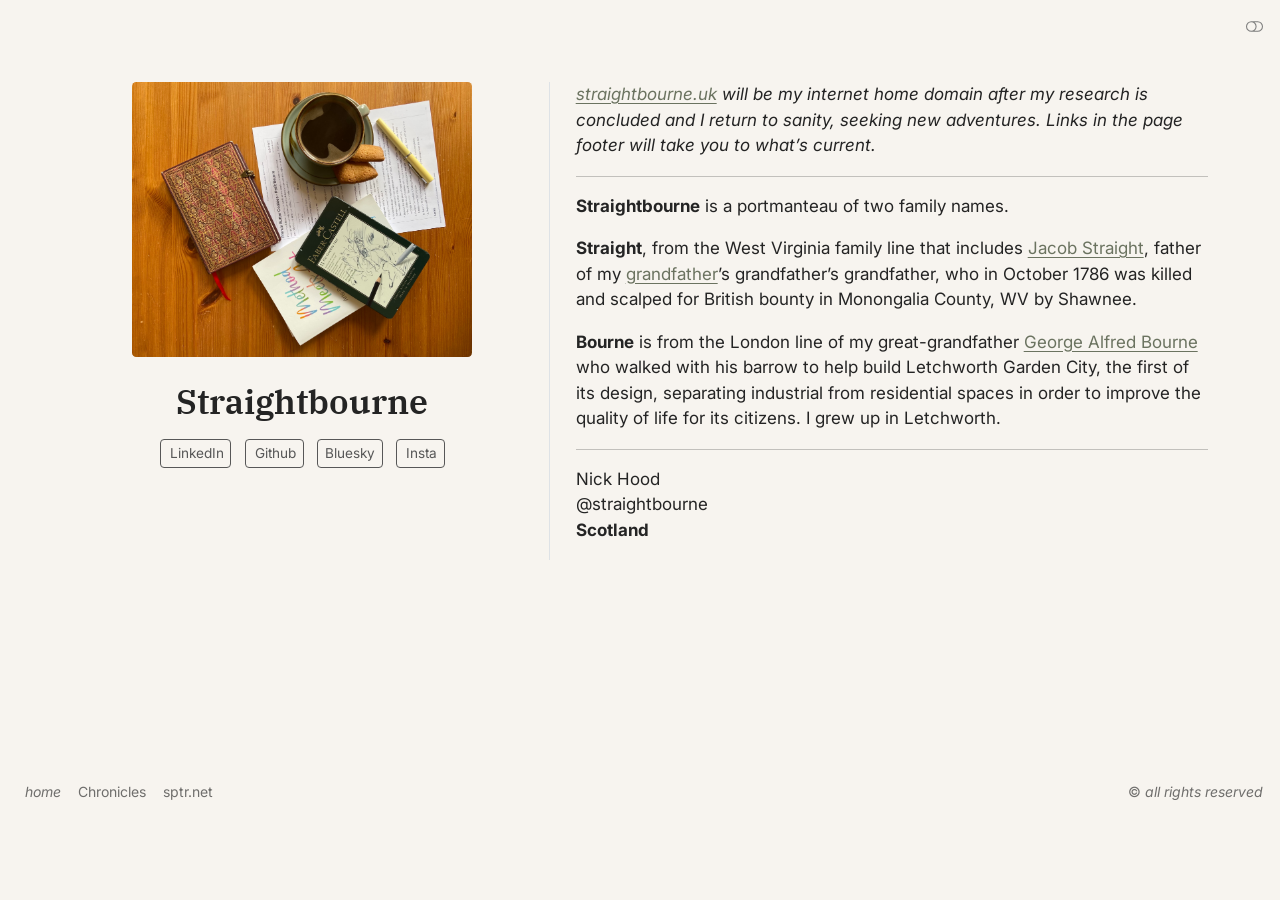
==== commit 3185f5b0: "Themes and tweaks" ====
--- a/docs/index.html
+++ b/docs/index.html
@@ -40,9 +40,9 @@
 <link href="site_libs/quarto-html/quarto-syntax-highlighting-c7d5d95a149877aa8f6e95259e9fb18a.css" rel="stylesheet" class="quarto-color-scheme-extra" id="quarto-text-highlighting-styles">
 <script src="site_libs/bootstrap/bootstrap.min.js"></script>
 <link href="site_libs/bootstrap/bootstrap-icons.css" rel="stylesheet">
-<link href="site_libs/bootstrap/bootstrap-a4018fd4441fce6a50f616a37214f635.min.css" rel="stylesheet" append-hash="true" class="quarto-color-scheme" id="quarto-bootstrap" data-mode="light">
-<link href="site_libs/bootstrap/bootstrap-dark-7a9534c41bb5a2d1840019a9e0adb307.min.css" rel="stylesheet" append-hash="true" class="quarto-color-scheme quarto-color-alternate" id="quarto-bootstrap" data-mode="dark">
-<link href="site_libs/bootstrap/bootstrap-a4018fd4441fce6a50f616a37214f635.min.css" rel="stylesheet" append-hash="true" class="quarto-color-scheme-extra" id="quarto-bootstrap" data-mode="light">
+<link href="site_libs/bootstrap/bootstrap-095a6e2bb2ef0b27d3d40508d1dd1d25.min.css" rel="stylesheet" append-hash="true" class="quarto-color-scheme" id="quarto-bootstrap" data-mode="light">
+<link href="site_libs/bootstrap/bootstrap-dark-cba2ef77351ec05943a9952469396792.min.css" rel="stylesheet" append-hash="true" class="quarto-color-scheme quarto-color-alternate" id="quarto-bootstrap" data-mode="dark">
+<link href="site_libs/bootstrap/bootstrap-095a6e2bb2ef0b27d3d40508d1dd1d25.min.css" rel="stylesheet" append-hash="true" class="quarto-color-scheme-extra" id="quarto-bootstrap" data-mode="light">
 <link href="site_libs/quarto-contrib/fontawesome6-1.2.0/all.min.css" rel="stylesheet">
 <link href="site_libs/quarto-contrib/fontawesome6-1.2.0/latex-fontsize.css" rel="stylesheet">
 <script id="quarto-search-options" type="application/json">{
@@ -81,16 +81,14 @@
 
 
 <meta property="og:title" content="Straightbourne">
-<meta property="og:description" content="">
 <meta property="og:image" content="https://straightbourne.uk/images/desktop.jpg">
 <meta property="og:site_name" content="Straightbourne">
 <meta name="twitter:title" content="Straightbourne">
-<meta name="twitter:description" content="">
 <meta name="twitter:image" content="https://straightbourne.uk/images/desktop.jpg">
 <meta name="twitter:card" content="summary_large_image">
 </head>
 
-<body class="fullcontent quarto-light"><script id="quarto-html-before-body" type="application/javascript">
+<body class="quarto-light"><script id="quarto-html-before-body" type="application/javascript">
     const toggleBodyColorMode = (bsSheetEl) => {
       const mode = bsSheetEl.getAttribute("data-mode");
       const bodyEl = window.document.querySelector("body");
@@ -265,18 +263,18 @@
 
 <div id="quarto-search-results"></div>
 <!-- content -->
-<div id="quarto-content" class="quarto-container page-columns page-rows-contents page-layout-article">
+<div id="quarto-content" class="quarto-container page-columns page-rows-contents page-layout-full">
 <!-- sidebar -->
 <!-- margin-sidebar -->
     
 <!-- main -->
-<main class="content" id="quarto-document-content">
-
-
-
-
-
-<div class="quarto-about-trestles">
+<main class="content column-page" id="quarto-document-content">
+
+
+
+
+
+<div class="quarto-about-trestles column-page">
   <div class="about-entity">
     <img src="images/desktop.jpg" class="about-image
   rounded " style="width: 20em;">
@@ -284,7 +282,7 @@
 <div class="quarto-title">
 <h1 class="title">Straightbourne</h1>
 </div>
-<div class="quarto-title-meta">
+<div class="quarto-title-meta column-page">
   </div>
 </header>
     <div class="about-links">
@@ -306,17 +304,20 @@
 </div>
   </div>
   <div class="about-contents"><div id="sb-about">
+<p><em><a href="https://straightbourne.uk">straightbourne.uk</a> will be my internet home domain after my research is concluded and I return to sanity, seeking new adventures. Links in the page footer will take you to what’s current.</em></p>
+<hr>
 <p><strong>Straightbourne</strong> is a portmanteau of two family names.</p>
-<p><strong>Straight</strong> is from the West Virginia family line that includes <a href="https://straightbourne.github.io/family/Hood/1741-06-23-Jacob-Straight.html">Jacob Straight</a>, father of my <a href="https://straightbourne.github.io/family/Hood/1903-04-08-Harry-S-Hood.html">grandfather</a>’s grandfather’s grandfather, who in October 1786 was killed and scalped for British bounty in Monongalia County, WV by Shawnee.</p>
-<p><strong>Bourne</strong> is from the London line of Bournes that included my great-grandfather <a href="https://straightbourne.github.io/family/Bourne/1885-08-13-George-Alfred-Bourne.html">George Alfred Bourne</a> who walked with his barrow to help build Letchworth Garden City, the first of its design, separating industrial from residential spaces in order to improve the quality of life for its citizens. I grew up in Letchworth.</p>
+<p><strong>Straight</strong>, from the West Virginia family line that includes <a href="https://straightbourne.github.io/family/Hood/1741-06-23-Jacob-Straight.html">Jacob Straight</a>, father of my <a href="https://straightbourne.github.io/family/Hood/1903-04-08-Harry-S-Hood.html">grandfather</a>’s grandfather’s grandfather, who in October 1786 was killed and scalped for British bounty in Monongalia County, WV by Shawnee.</p>
+<p><strong>Bourne</strong> is from the London line of my great-grandfather <a href="https://straightbourne.github.io/family/Bourne/1885-08-13-George-Alfred-Bourne.html">George Alfred Bourne</a> who walked with his barrow to help build Letchworth Garden City, the first of its design, separating industrial from residential spaces in order to improve the quality of life for its citizens. I grew up in Letchworth.</p>
 <hr>
-<p><span class="citation" data-cites="straightbourne">@straightbourne</span><br>
+<p>Nick Hood<br>
+<span class="citation" data-cites="straightbourne">@straightbourne</span><br>
 <strong>Scotland</strong></p>
 </div></div>
 </div>
 
-<p><em>I am intending that <a href="https://straightbourne.uk">straightbourne.uk</a> will be my internet home domain after my research is concluded and I return to sanity to seek new adventures. Links in the page footer will take you to what’s current.</em> <!-- ::: {#lst-desktop}
-::: --></p>
+<!-- ::: {#lst-desktop}
+::: -->
 
 
 
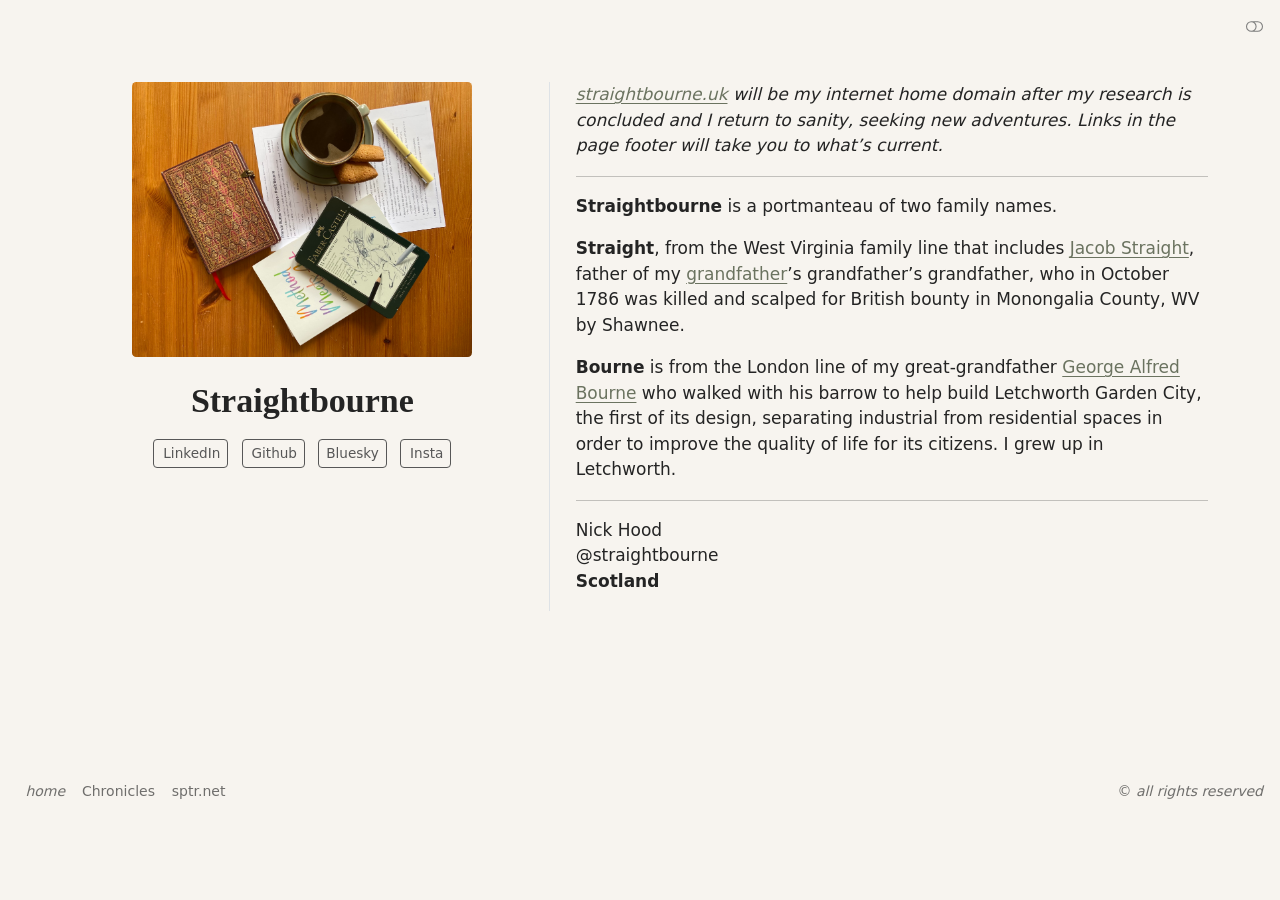
==== commit 332701bf: "Font change for faster loading" ====
--- a/docs/index.html
+++ b/docs/index.html
@@ -35,14 +35,14 @@
 <script src="site_libs/quarto-html/popper.min.js"></script>
 <script src="site_libs/quarto-html/tippy.umd.min.js"></script>
 <link href="site_libs/quarto-html/tippy.css" rel="stylesheet">
-<link href="site_libs/quarto-html/quarto-syntax-highlighting-c7d5d95a149877aa8f6e95259e9fb18a.css" rel="stylesheet" class="quarto-color-scheme" id="quarto-text-highlighting-styles">
-<link href="site_libs/quarto-html/quarto-syntax-highlighting-dark-de32068842dfe4da6e94a40144626911.css" rel="stylesheet" class="quarto-color-scheme quarto-color-alternate" id="quarto-text-highlighting-styles">
-<link href="site_libs/quarto-html/quarto-syntax-highlighting-c7d5d95a149877aa8f6e95259e9fb18a.css" rel="stylesheet" class="quarto-color-scheme-extra" id="quarto-text-highlighting-styles">
+<link href="site_libs/quarto-html/quarto-syntax-highlighting-316115bf2aa26d0cf873447da813c6b2.css" rel="stylesheet" class="quarto-color-scheme" id="quarto-text-highlighting-styles">
+<link href="site_libs/quarto-html/quarto-syntax-highlighting-dark-4abc13b077d4e652ce1ad9e87d1e0636.css" rel="stylesheet" class="quarto-color-scheme quarto-color-alternate" id="quarto-text-highlighting-styles">
+<link href="site_libs/quarto-html/quarto-syntax-highlighting-316115bf2aa26d0cf873447da813c6b2.css" rel="stylesheet" class="quarto-color-scheme-extra" id="quarto-text-highlighting-styles">
 <script src="site_libs/bootstrap/bootstrap.min.js"></script>
 <link href="site_libs/bootstrap/bootstrap-icons.css" rel="stylesheet">
-<link href="site_libs/bootstrap/bootstrap-095a6e2bb2ef0b27d3d40508d1dd1d25.min.css" rel="stylesheet" append-hash="true" class="quarto-color-scheme" id="quarto-bootstrap" data-mode="light">
-<link href="site_libs/bootstrap/bootstrap-dark-cba2ef77351ec05943a9952469396792.min.css" rel="stylesheet" append-hash="true" class="quarto-color-scheme quarto-color-alternate" id="quarto-bootstrap" data-mode="dark">
-<link href="site_libs/bootstrap/bootstrap-095a6e2bb2ef0b27d3d40508d1dd1d25.min.css" rel="stylesheet" append-hash="true" class="quarto-color-scheme-extra" id="quarto-bootstrap" data-mode="light">
+<link href="site_libs/bootstrap/bootstrap-2245654b0937704a8eed6fe85ca3a7a5.min.css" rel="stylesheet" append-hash="true" class="quarto-color-scheme" id="quarto-bootstrap" data-mode="light">
+<link href="site_libs/bootstrap/bootstrap-dark-428ecca94419e0849ffe96d392e35cac.min.css" rel="stylesheet" append-hash="true" class="quarto-color-scheme quarto-color-alternate" id="quarto-bootstrap" data-mode="dark">
+<link href="site_libs/bootstrap/bootstrap-2245654b0937704a8eed6fe85ca3a7a5.min.css" rel="stylesheet" append-hash="true" class="quarto-color-scheme-extra" id="quarto-bootstrap" data-mode="light">
 <link href="site_libs/quarto-contrib/fontawesome6-1.2.0/all.min.css" rel="stylesheet">
 <link href="site_libs/quarto-contrib/fontawesome6-1.2.0/latex-fontsize.css" rel="stylesheet">
 <script id="quarto-search-options" type="application/json">{
--- a/docs/site_libs/quarto-html/quarto-syntax-highlighting-316115bf2aa26d0cf873447da813c6b2.css
+++ b/docs/site_libs/quarto-html/quarto-syntax-highlighting-316115bf2aa26d0cf873447da813c6b2.css
@@ -0,0 +1,236 @@
+/* quarto syntax highlight colors */
+:root {
+  --quarto-hl-ot-color: #003B4F;
+  --quarto-hl-at-color: #657422;
+  --quarto-hl-ss-color: #20794D;
+  --quarto-hl-an-color: #5E5E5E;
+  --quarto-hl-fu-color: #4758AB;
+  --quarto-hl-st-color: #20794D;
+  --quarto-hl-cf-color: #003B4F;
+  --quarto-hl-op-color: #5E5E5E;
+  --quarto-hl-er-color: #AD0000;
+  --quarto-hl-bn-color: #AD0000;
+  --quarto-hl-al-color: #AD0000;
+  --quarto-hl-va-color: #111111;
+  --quarto-hl-bu-color: inherit;
+  --quarto-hl-ex-color: inherit;
+  --quarto-hl-pp-color: #AD0000;
+  --quarto-hl-in-color: #5E5E5E;
+  --quarto-hl-vs-color: #20794D;
+  --quarto-hl-wa-color: #5E5E5E;
+  --quarto-hl-do-color: #5E5E5E;
+  --quarto-hl-im-color: #00769E;
+  --quarto-hl-ch-color: #20794D;
+  --quarto-hl-dt-color: #AD0000;
+  --quarto-hl-fl-color: #AD0000;
+  --quarto-hl-co-color: #5E5E5E;
+  --quarto-hl-cv-color: #5E5E5E;
+  --quarto-hl-cn-color: #8f5902;
+  --quarto-hl-sc-color: #5E5E5E;
+  --quarto-hl-dv-color: #AD0000;
+  --quarto-hl-kw-color: #003B4F;
+}
+
+/* other quarto variables */
+:root {
+  --quarto-font-monospace: ui-monospace;
+}
+
+/* syntax highlight based on Pandoc's rules */
+pre > code.sourceCode > span {
+  color: #003B4F;
+}
+
+code.sourceCode > span {
+  color: #003B4F;
+}
+
+div.sourceCode,
+div.sourceCode pre.sourceCode {
+  color: #003B4F;
+}
+
+/* Normal */
+code span {
+  color: #003B4F;
+}
+
+/* Alert */
+code span.al {
+  color: #AD0000;
+  font-style: inherit;
+}
+
+/* Annotation */
+code span.an {
+  color: #5E5E5E;
+  font-style: inherit;
+}
+
+/* Attribute */
+code span.at {
+  color: #657422;
+  font-style: inherit;
+}
+
+/* BaseN */
+code span.bn {
+  color: #AD0000;
+  font-style: inherit;
+}
+
+/* BuiltIn */
+code span.bu {
+  font-style: inherit;
+}
+
+/* ControlFlow */
+code span.cf {
+  color: #003B4F;
+  font-weight: bold;
+  font-style: inherit;
+}
+
+/* Char */
+code span.ch {
+  color: #20794D;
+  font-style: inherit;
+}
+
+/* Constant */
+code span.cn {
+  color: #8f5902;
+  font-style: inherit;
+}
+
+/* Comment */
+code span.co {
+  color: #5E5E5E;
+  font-style: inherit;
+}
+
+/* CommentVar */
+code span.cv {
+  color: #5E5E5E;
+  font-style: italic;
+}
+
+/* Documentation */
+code span.do {
+  color: #5E5E5E;
+  font-style: italic;
+}
+
+/* DataType */
+code span.dt {
+  color: #AD0000;
+  font-style: inherit;
+}
+
+/* DecVal */
+code span.dv {
+  color: #AD0000;
+  font-style: inherit;
+}
+
+/* Error */
+code span.er {
+  color: #AD0000;
+  font-style: inherit;
+}
+
+/* Extension */
+code span.ex {
+  font-style: inherit;
+}
+
+/* Float */
+code span.fl {
+  color: #AD0000;
+  font-style: inherit;
+}
+
+/* Function */
+code span.fu {
+  color: #4758AB;
+  font-style: inherit;
+}
+
+/* Import */
+code span.im {
+  color: #00769E;
+  font-style: inherit;
+}
+
+/* Information */
+code span.in {
+  color: #5E5E5E;
+  font-style: inherit;
+}
+
+/* Keyword */
+code span.kw {
+  color: #003B4F;
+  font-weight: bold;
+  font-style: inherit;
+}
+
+/* Operator */
+code span.op {
+  color: #5E5E5E;
+  font-style: inherit;
+}
+
+/* Other */
+code span.ot {
+  color: #003B4F;
+  font-style: inherit;
+}
+
+/* Preprocessor */
+code span.pp {
+  color: #AD0000;
+  font-style: inherit;
+}
+
+/* SpecialChar */
+code span.sc {
+  color: #5E5E5E;
+  font-style: inherit;
+}
+
+/* SpecialString */
+code span.ss {
+  color: #20794D;
+  font-style: inherit;
+}
+
+/* String */
+code span.st {
+  color: #20794D;
+  font-style: inherit;
+}
+
+/* Variable */
+code span.va {
+  color: #111111;
+  font-style: inherit;
+}
+
+/* VerbatimString */
+code span.vs {
+  color: #20794D;
+  font-style: inherit;
+}
+
+/* Warning */
+code span.wa {
+  color: #5E5E5E;
+  font-style: italic;
+}
+
+.prevent-inlining {
+  content: "</";
+}
+
+/*# sourceMappingURL=08c36e3e1282c19d52f7af6f3ed30645.css.map */
--- a/docs/site_libs/quarto-html/quarto-syntax-highlighting-dark-4abc13b077d4e652ce1ad9e87d1e0636.css
+++ b/docs/site_libs/quarto-html/quarto-syntax-highlighting-dark-4abc13b077d4e652ce1ad9e87d1e0636.css
@@ -0,0 +1,219 @@
+/* quarto syntax highlight colors */
+:root {
+  --quarto-hl-al-color: #f07178;
+  --quarto-hl-an-color: #d4d0ab;
+  --quarto-hl-at-color: #00e0e0;
+  --quarto-hl-bn-color: #d4d0ab;
+  --quarto-hl-bu-color: #abe338;
+  --quarto-hl-ch-color: #abe338;
+  --quarto-hl-co-color: #f8f8f2;
+  --quarto-hl-cv-color: #ffd700;
+  --quarto-hl-cn-color: #ffd700;
+  --quarto-hl-cf-color: #ffa07a;
+  --quarto-hl-dt-color: #ffa07a;
+  --quarto-hl-dv-color: #d4d0ab;
+  --quarto-hl-do-color: #f8f8f2;
+  --quarto-hl-er-color: #f07178;
+  --quarto-hl-ex-color: #00e0e0;
+  --quarto-hl-fl-color: #d4d0ab;
+  --quarto-hl-fu-color: #ffa07a;
+  --quarto-hl-im-color: #abe338;
+  --quarto-hl-in-color: #d4d0ab;
+  --quarto-hl-kw-color: #ffa07a;
+  --quarto-hl-op-color: #ffa07a;
+  --quarto-hl-ot-color: #00e0e0;
+  --quarto-hl-pp-color: #dcc6e0;
+  --quarto-hl-re-color: #00e0e0;
+  --quarto-hl-sc-color: #abe338;
+  --quarto-hl-ss-color: #abe338;
+  --quarto-hl-st-color: #abe338;
+  --quarto-hl-va-color: #00e0e0;
+  --quarto-hl-vs-color: #abe338;
+  --quarto-hl-wa-color: #dcc6e0;
+}
+
+/* other quarto variables */
+:root {
+  --quarto-font-monospace: ui-monospace;
+}
+
+/* syntax highlight based on Pandoc's rules */
+pre > code.sourceCode > span {
+  color: #f8f8f2;
+}
+
+code.sourceCode > span {
+  color: #f8f8f2;
+}
+
+div.sourceCode,
+div.sourceCode pre.sourceCode {
+  color: #f8f8f2;
+}
+
+/* Normal */
+code span {
+  color: #f8f8f2;
+}
+
+/* Alert */
+code span.al {
+  color: #f07178;
+}
+
+/* Annotation */
+code span.an {
+  color: #d4d0ab;
+}
+
+/* Attribute */
+code span.at {
+  color: #00e0e0;
+}
+
+/* BaseN */
+code span.bn {
+  color: #d4d0ab;
+}
+
+/* BuiltIn */
+code span.bu {
+  color: #abe338;
+}
+
+/* ControlFlow */
+code span.cf {
+  font-weight: bold;
+  color: #ffa07a;
+}
+
+/* Char */
+code span.ch {
+  color: #abe338;
+}
+
+/* Constant */
+code span.cn {
+  color: #ffd700;
+}
+
+/* Comment */
+code span.co {
+  font-style: italic;
+  color: #f8f8f2;
+}
+
+/* CommentVar */
+code span.cv {
+  color: #ffd700;
+}
+
+/* Documentation */
+code span.do {
+  color: #f8f8f2;
+}
+
+/* DataType */
+code span.dt {
+  color: #ffa07a;
+}
+
+/* DecVal */
+code span.dv {
+  color: #d4d0ab;
+}
+
+/* Error */
+code span.er {
+  color: #f07178;
+  text-decoration: underline;
+}
+
+/* Extension */
+code span.ex {
+  font-weight: bold;
+  color: #00e0e0;
+}
+
+/* Float */
+code span.fl {
+  color: #d4d0ab;
+}
+
+/* Function */
+code span.fu {
+  color: #ffa07a;
+}
+
+/* Import */
+code span.im {
+  color: #abe338;
+}
+
+/* Information */
+code span.in {
+  color: #d4d0ab;
+}
+
+/* Keyword */
+code span.kw {
+  font-weight: bold;
+  color: #ffa07a;
+}
+
+/* Operator */
+code span.op {
+  color: #ffa07a;
+}
+
+/* Other */
+code span.ot {
+  color: #00e0e0;
+}
+
+/* Preprocessor */
+code span.pp {
+  color: #dcc6e0;
+}
+
+/* RegionMarker */
+code span.re {
+  background-color: #f8f8f2;
+  color: #00e0e0;
+}
+
+/* SpecialChar */
+code span.sc {
+  color: #abe338;
+}
+
+/* SpecialString */
+code span.ss {
+  color: #abe338;
+}
+
+/* String */
+code span.st {
+  color: #abe338;
+}
+
+/* Variable */
+code span.va {
+  color: #00e0e0;
+}
+
+/* VerbatimString */
+code span.vs {
+  color: #abe338;
+}
+
+/* Warning */
+code span.wa {
+  color: #dcc6e0;
+}
+
+.prevent-inlining {
+  content: "</";
+}
+
+/*# sourceMappingURL=c2a2db6fa82c1ecfd737cf612ebe1516.css.map */
--- a/docs/site_libs/quarto-html/quarto-syntax-highlighting-316115bf2aa26d0cf873447da813c6b2.css
+++ b/docs/site_libs/quarto-html/quarto-syntax-highlighting-316115bf2aa26d0cf873447da813c6b2.css
@@ -0,0 +1,236 @@
+/* quarto syntax highlight colors */
+:root {
+  --quarto-hl-ot-color: #003B4F;
+  --quarto-hl-at-color: #657422;
+  --quarto-hl-ss-color: #20794D;
+  --quarto-hl-an-color: #5E5E5E;
+  --quarto-hl-fu-color: #4758AB;
+  --quarto-hl-st-color: #20794D;
+  --quarto-hl-cf-color: #003B4F;
+  --quarto-hl-op-color: #5E5E5E;
+  --quarto-hl-er-color: #AD0000;
+  --quarto-hl-bn-color: #AD0000;
+  --quarto-hl-al-color: #AD0000;
+  --quarto-hl-va-color: #111111;
+  --quarto-hl-bu-color: inherit;
+  --quarto-hl-ex-color: inherit;
+  --quarto-hl-pp-color: #AD0000;
+  --quarto-hl-in-color: #5E5E5E;
+  --quarto-hl-vs-color: #20794D;
+  --quarto-hl-wa-color: #5E5E5E;
+  --quarto-hl-do-color: #5E5E5E;
+  --quarto-hl-im-color: #00769E;
+  --quarto-hl-ch-color: #20794D;
+  --quarto-hl-dt-color: #AD0000;
+  --quarto-hl-fl-color: #AD0000;
+  --quarto-hl-co-color: #5E5E5E;
+  --quarto-hl-cv-color: #5E5E5E;
+  --quarto-hl-cn-color: #8f5902;
+  --quarto-hl-sc-color: #5E5E5E;
+  --quarto-hl-dv-color: #AD0000;
+  --quarto-hl-kw-color: #003B4F;
+}
+
+/* other quarto variables */
+:root {
+  --quarto-font-monospace: ui-monospace;
+}
+
+/* syntax highlight based on Pandoc's rules */
+pre > code.sourceCode > span {
+  color: #003B4F;
+}
+
+code.sourceCode > span {
+  color: #003B4F;
+}
+
+div.sourceCode,
+div.sourceCode pre.sourceCode {
+  color: #003B4F;
+}
+
+/* Normal */
+code span {
+  color: #003B4F;
+}
+
+/* Alert */
+code span.al {
+  color: #AD0000;
+  font-style: inherit;
+}
+
+/* Annotation */
+code span.an {
+  color: #5E5E5E;
+  font-style: inherit;
+}
+
+/* Attribute */
+code span.at {
+  color: #657422;
+  font-style: inherit;
+}
+
+/* BaseN */
+code span.bn {
+  color: #AD0000;
+  font-style: inherit;
+}
+
+/* BuiltIn */
+code span.bu {
+  font-style: inherit;
+}
+
+/* ControlFlow */
+code span.cf {
+  color: #003B4F;
+  font-weight: bold;
+  font-style: inherit;
+}
+
+/* Char */
+code span.ch {
+  color: #20794D;
+  font-style: inherit;
+}
+
+/* Constant */
+code span.cn {
+  color: #8f5902;
+  font-style: inherit;
+}
+
+/* Comment */
+code span.co {
+  color: #5E5E5E;
+  font-style: inherit;
+}
+
+/* CommentVar */
+code span.cv {
+  color: #5E5E5E;
+  font-style: italic;
+}
+
+/* Documentation */
+code span.do {
+  color: #5E5E5E;
+  font-style: italic;
+}
+
+/* DataType */
+code span.dt {
+  color: #AD0000;
+  font-style: inherit;
+}
+
+/* DecVal */
+code span.dv {
+  color: #AD0000;
+  font-style: inherit;
+}
+
+/* Error */
+code span.er {
+  color: #AD0000;
+  font-style: inherit;
+}
+
+/* Extension */
+code span.ex {
+  font-style: inherit;
+}
+
+/* Float */
+code span.fl {
+  color: #AD0000;
+  font-style: inherit;
+}
+
+/* Function */
+code span.fu {
+  color: #4758AB;
+  font-style: inherit;
+}
+
+/* Import */
+code span.im {
+  color: #00769E;
+  font-style: inherit;
+}
+
+/* Information */
+code span.in {
+  color: #5E5E5E;
+  font-style: inherit;
+}
+
+/* Keyword */
+code span.kw {
+  color: #003B4F;
+  font-weight: bold;
+  font-style: inherit;
+}
+
+/* Operator */
+code span.op {
+  color: #5E5E5E;
+  font-style: inherit;
+}
+
+/* Other */
+code span.ot {
+  color: #003B4F;
+  font-style: inherit;
+}
+
+/* Preprocessor */
+code span.pp {
+  color: #AD0000;
+  font-style: inherit;
+}
+
+/* SpecialChar */
+code span.sc {
+  color: #5E5E5E;
+  font-style: inherit;
+}
+
+/* SpecialString */
+code span.ss {
+  color: #20794D;
+  font-style: inherit;
+}
+
+/* String */
+code span.st {
+  color: #20794D;
+  font-style: inherit;
+}
+
+/* Variable */
+code span.va {
+  color: #111111;
+  font-style: inherit;
+}
+
+/* VerbatimString */
+code span.vs {
+  color: #20794D;
+  font-style: inherit;
+}
+
+/* Warning */
+code span.wa {
+  color: #5E5E5E;
+  font-style: italic;
+}
+
+.prevent-inlining {
+  content: "</";
+}
+
+/*# sourceMappingURL=08c36e3e1282c19d52f7af6f3ed30645.css.map */
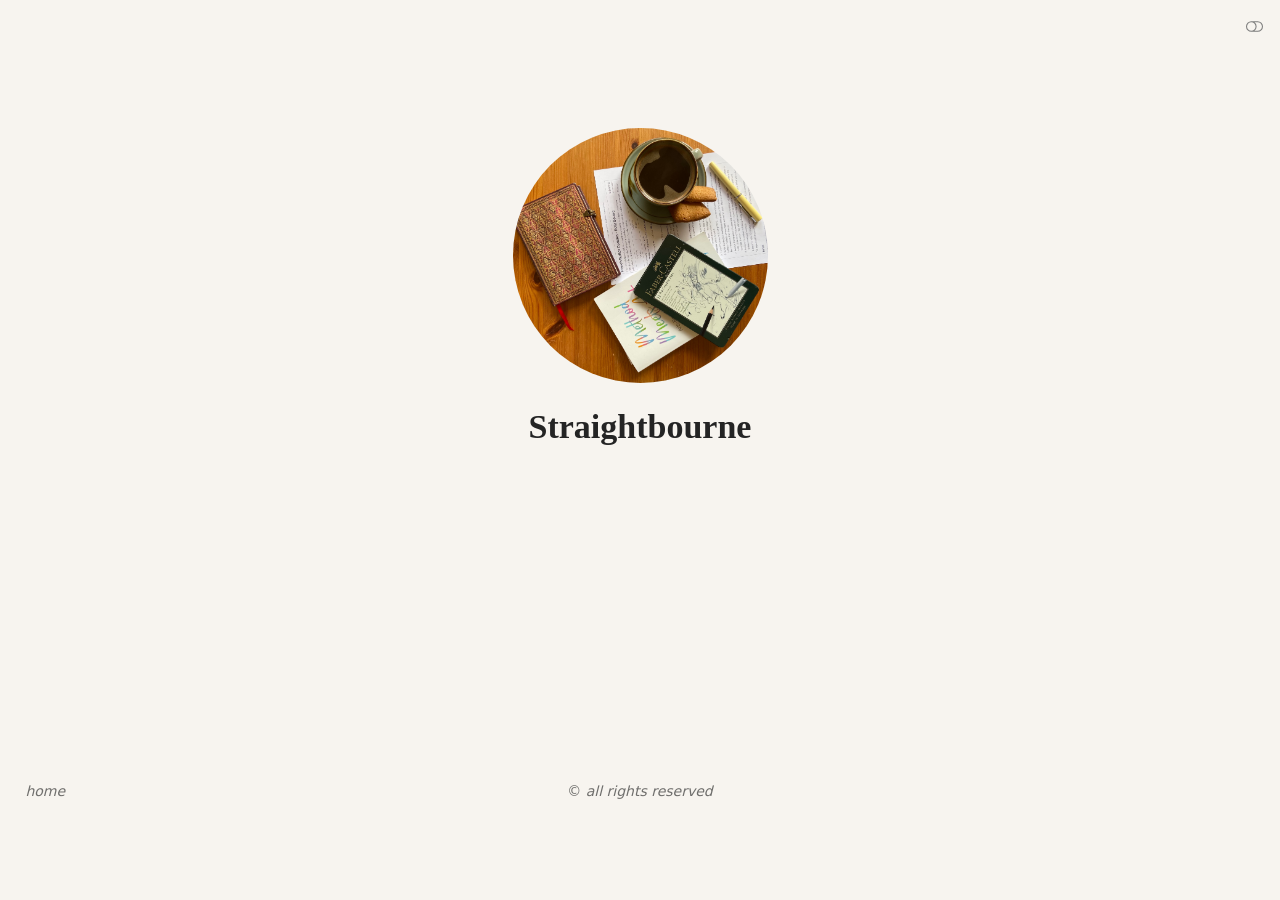
==== commit 286645a3: "I've had it with all this online shit." ====
--- a/docs/index.html
+++ b/docs/index.html
@@ -268,61 +268,35 @@
 <!-- margin-sidebar -->
     
 <!-- main -->
-<main class="content column-page" id="quarto-document-content">
-
-
-
-
-
-<div class="quarto-about-trestles column-page">
-  <div class="about-entity">
-    <img src="images/desktop.jpg" class="about-image
-  rounded " style="width: 20em;">
-<header id="title-block-header" class="quarto-title-block default">
+<div class="quarto-about-jolla column-page">
+  <img src="images/desktop.jpg" class="about-image
+  round " style="height: 15em; width: 15em;">
+ <header id="title-block-header" class="quarto-title-block default">
 <div class="quarto-title">
 <h1 class="title">Straightbourne</h1>
 </div>
 <div class="quarto-title-meta column-page">
   </div>
-</header>
-    <div class="about-links">
-  <a href="https://www.linkedin.com/in/straightbourne/" class="about-link" rel="" target="">
-    <i class="bi bi-linkedin"></i>
-     <span class="about-link-text">LinkedIn</span>
-  </a>
-  <a href="https://github.com/straightbourne" class="about-link" rel="" target="">
-    <i class="bi bi-github"></i>
-     <span class="about-link-text">Github</span>
-  </a>
-  <a href="https://bsky.app/profile/straightbourne.uk" class="about-link" rel="" target="">
-     <span class="about-link-text"><i class="fa-solid fa-feather" aria-label="feather"></i> Bluesky</span>
-  </a>
-  <a href="https://www.instagram.com/straightbourne/" class="about-link" rel="" target="">
-    <i class="bi bi-instagram"></i>
-     <span class="about-link-text">Insta</span>
-  </a>
-</div>
-  </div>
-  <div class="about-contents"><div id="sb-about">
-<p><em><a href="https://straightbourne.uk">straightbourne.uk</a> will be my internet home domain after my research is concluded and I return to sanity, seeking new adventures. Links in the page footer will take you to what’s current.</em></p>
-<hr>
-<p><strong>Straightbourne</strong> is a portmanteau of two family names.</p>
-<p><strong>Straight</strong>, from the West Virginia family line that includes <a href="https://straightbourne.github.io/family/Hood/1741-06-23-Jacob-Straight.html">Jacob Straight</a>, father of my <a href="https://straightbourne.github.io/family/Hood/1903-04-08-Harry-S-Hood.html">grandfather</a>’s grandfather’s grandfather, who in October 1786 was killed and scalped for British bounty in Monongalia County, WV by Shawnee.</p>
-<p><strong>Bourne</strong> is from the London line of my great-grandfather <a href="https://straightbourne.github.io/family/Bourne/1885-08-13-George-Alfred-Bourne.html">George Alfred Bourne</a> who walked with his barrow to help build Letchworth Garden City, the first of its design, separating industrial from residential spaces in order to improve the quality of life for its citizens. I grew up in Letchworth.</p>
-<hr>
-<p>Nick Hood<br>
-<span class="citation" data-cites="straightbourne">@straightbourne</span><br>
-<strong>Scotland</strong></p>
-</div></div>
-</div>
-
+</header><main class="content column-page" id="quarto-document-content">
+
+<!-- :::{#sb-about}
+*[straightbourne.uk](https://straightbourne.uk) will be my internet home domain after my research is concluded and I return to sanity, seeking new adventures. Links in the page footer will take you to what's current.*
+---
+**Straightbourne** is a portmanteau of two family names.  
+**Straight**, from the West Virginia family line that includes [Jacob Straight](https://straightbourne.github.io/family/Hood/1741-06-23-Jacob-Straight.html), father of my [grandfather](https://straightbourne.github.io/family/Hood/1903-04-08-Harry-S-Hood.html)'s grandfather's grandfather, who in October 1786 was killed and scalped for British bounty in Monongalia County, WV by Shawnee.  
+**Bourne** is from the London line of my great-grandfather [George Alfred Bourne](https://straightbourne.github.io/family/Bourne/1885-08-13-George-Alfred-Bourne.html) who walked with his barrow to help build Letchworth Garden City, the first of its design, separating industrial from residential spaces in order to improve the quality of life for its citizens. I grew up in Letchworth.
+---
+Nick Hood  
+@straightbourne  
+**Scotland**  
+::: -->
 <!-- ::: {#lst-desktop}
 ::: -->
 
 
-
-
-</main> <!-- /main -->
+</main>  
+</div>
+ <!-- /main -->
 <script id="quarto-html-after-body" type="application/javascript">
   window.document.addEventListener("DOMContentLoaded", function (event) {
     // Ensure there is a toggle, if there isn't float one in the top right
@@ -738,24 +712,21 @@
 <p><i class="fa-solid fa-house" aria-label="house"></i> <em>home</em></p>
 </a>
   </li>  
-    <li class="nav-item">
-    <a class="nav-link" href="./chronicles">
-<p><i class="fa-solid fa-book" aria-label="book"></i> Chronicles</p>
-</a>
-  </li>  
-    <li class="nav-item">
-    <a class="nav-link" href="https://sptr.net">
-<p><i class="fa-solid fa-globe" aria-label="globe"></i> sptr.net</p>
-</a>
-  </li>  
 </ul>
     </div>   
     <div class="nav-footer-center">
-      &nbsp;
-    </div>
-    <div class="nav-footer-right">
 <p>© <em>all rights reserved</em></p>
 </div>
+    <div class="nav-footer-right">
+      <ul class="footer-items list-unstyled">
+    <li class="nav-item compact">
+    <a class="nav-link" href="https://github.com/straightbourne">
+      <i class="bi bi-github" role="img">
+</i> 
+    </a>
+  </li>  
+</ul>
+    </div>
   </div>
 </footer>
 
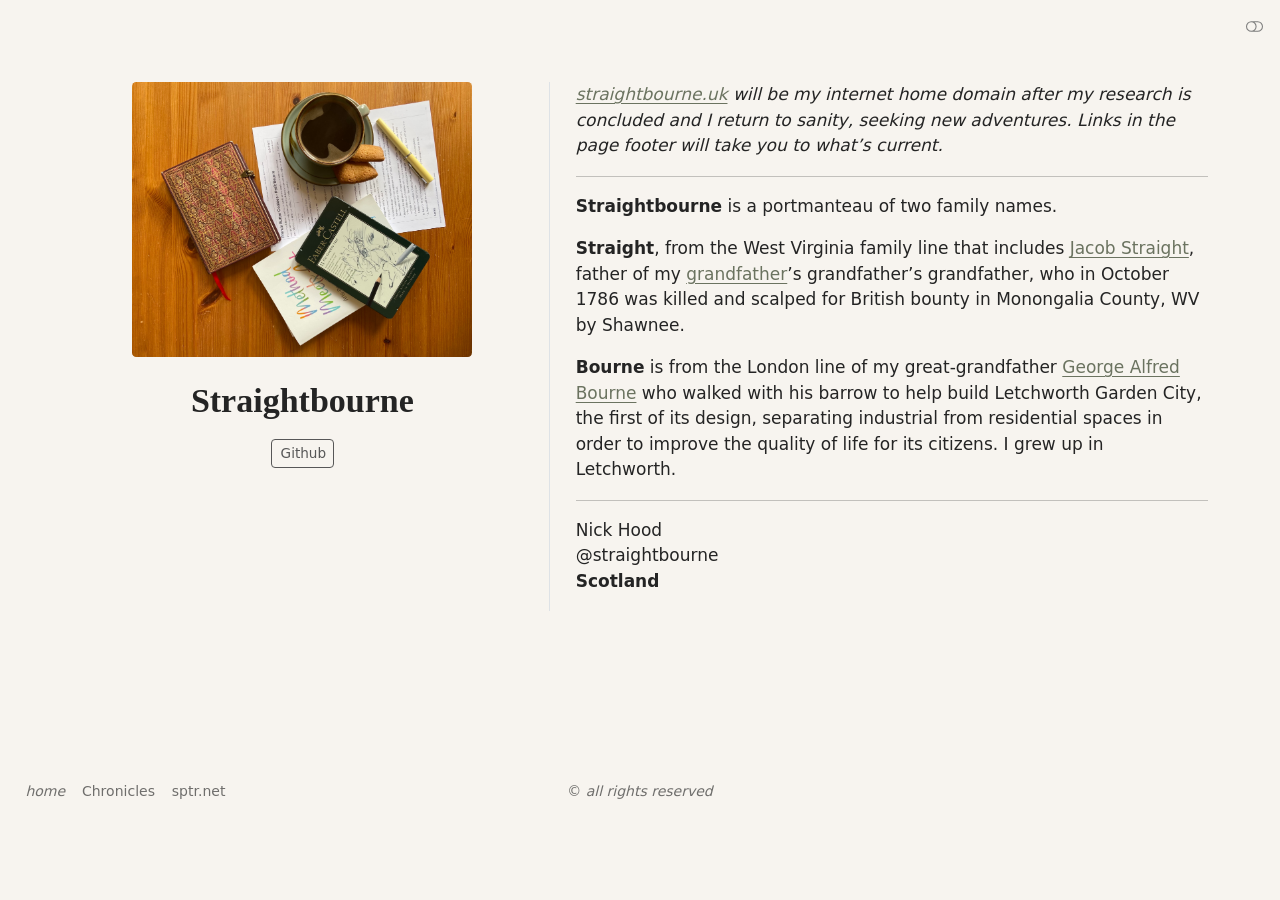
==== commit d81a7a64: "Make your mind up" ====
--- a/docs/index.html
+++ b/docs/index.html
@@ -268,35 +268,50 @@
 <!-- margin-sidebar -->
     
 <!-- main -->
-<div class="quarto-about-jolla column-page">
-  <img src="images/desktop.jpg" class="about-image
-  round " style="height: 15em; width: 15em;">
- <header id="title-block-header" class="quarto-title-block default">
+<main class="content column-page" id="quarto-document-content">
+
+
+
+
+
+<div class="quarto-about-trestles column-page">
+  <div class="about-entity">
+    <img src="images/desktop.jpg" class="about-image
+  rounded " style="width: 20em;">
+<header id="title-block-header" class="quarto-title-block default">
 <div class="quarto-title">
 <h1 class="title">Straightbourne</h1>
 </div>
 <div class="quarto-title-meta column-page">
   </div>
-</header><main class="content column-page" id="quarto-document-content">
-
-<!-- :::{#sb-about}
-*[straightbourne.uk](https://straightbourne.uk) will be my internet home domain after my research is concluded and I return to sanity, seeking new adventures. Links in the page footer will take you to what's current.*
----
-**Straightbourne** is a portmanteau of two family names.  
-**Straight**, from the West Virginia family line that includes [Jacob Straight](https://straightbourne.github.io/family/Hood/1741-06-23-Jacob-Straight.html), father of my [grandfather](https://straightbourne.github.io/family/Hood/1903-04-08-Harry-S-Hood.html)'s grandfather's grandfather, who in October 1786 was killed and scalped for British bounty in Monongalia County, WV by Shawnee.  
-**Bourne** is from the London line of my great-grandfather [George Alfred Bourne](https://straightbourne.github.io/family/Bourne/1885-08-13-George-Alfred-Bourne.html) who walked with his barrow to help build Letchworth Garden City, the first of its design, separating industrial from residential spaces in order to improve the quality of life for its citizens. I grew up in Letchworth.
----
-Nick Hood  
-@straightbourne  
-**Scotland**  
-::: -->
+</header>
+    <div class="about-links">
+  <a href="https://github.com/straightbourne" class="about-link" rel="" target="">
+    <i class="bi bi-github"></i>
+     <span class="about-link-text">Github</span>
+  </a>
+</div>
+  </div>
+  <div class="about-contents"><div id="sb-about">
+<p><em><a href="https://straightbourne.uk">straightbourne.uk</a> will be my internet home domain after my research is concluded and I return to sanity, seeking new adventures. Links in the page footer will take you to what’s current.</em></p>
+<hr>
+<p><strong>Straightbourne</strong> is a portmanteau of two family names.</p>
+<p><strong>Straight</strong>, from the West Virginia family line that includes <a href="https://straightbourne.github.io/family/Hood/1741-06-23-Jacob-Straight.html">Jacob Straight</a>, father of my <a href="https://straightbourne.github.io/family/Hood/1903-04-08-Harry-S-Hood.html">grandfather</a>’s grandfather’s grandfather, who in October 1786 was killed and scalped for British bounty in Monongalia County, WV by Shawnee.</p>
+<p><strong>Bourne</strong> is from the London line of my great-grandfather <a href="https://straightbourne.github.io/family/Bourne/1885-08-13-George-Alfred-Bourne.html">George Alfred Bourne</a> who walked with his barrow to help build Letchworth Garden City, the first of its design, separating industrial from residential spaces in order to improve the quality of life for its citizens. I grew up in Letchworth.</p>
+<hr>
+<p>Nick Hood<br>
+<span class="citation" data-cites="straightbourne">@straightbourne</span><br>
+<strong>Scotland</strong></p>
+</div></div>
+</div>
+
 <!-- ::: {#lst-desktop}
 ::: -->
 
 
-</main>  
-</div>
- <!-- /main -->
+
+
+</main> <!-- /main -->
 <script id="quarto-html-after-body" type="application/javascript">
   window.document.addEventListener("DOMContentLoaded", function (event) {
     // Ensure there is a toggle, if there isn't float one in the top right
@@ -712,6 +727,16 @@
 <p><i class="fa-solid fa-house" aria-label="house"></i> <em>home</em></p>
 </a>
   </li>  
+    <li class="nav-item">
+    <a class="nav-link" href="./chronicles">
+<p><i class="fa-solid fa-book" aria-label="book"></i> Chronicles</p>
+</a>
+  </li>  
+    <li class="nav-item">
+    <a class="nav-link" href="https://sptr.net">
+<p><i class="fa-solid fa-globe" aria-label="globe"></i> sptr.net</p>
+</a>
+  </li>  
 </ul>
     </div>   
     <div class="nav-footer-center">
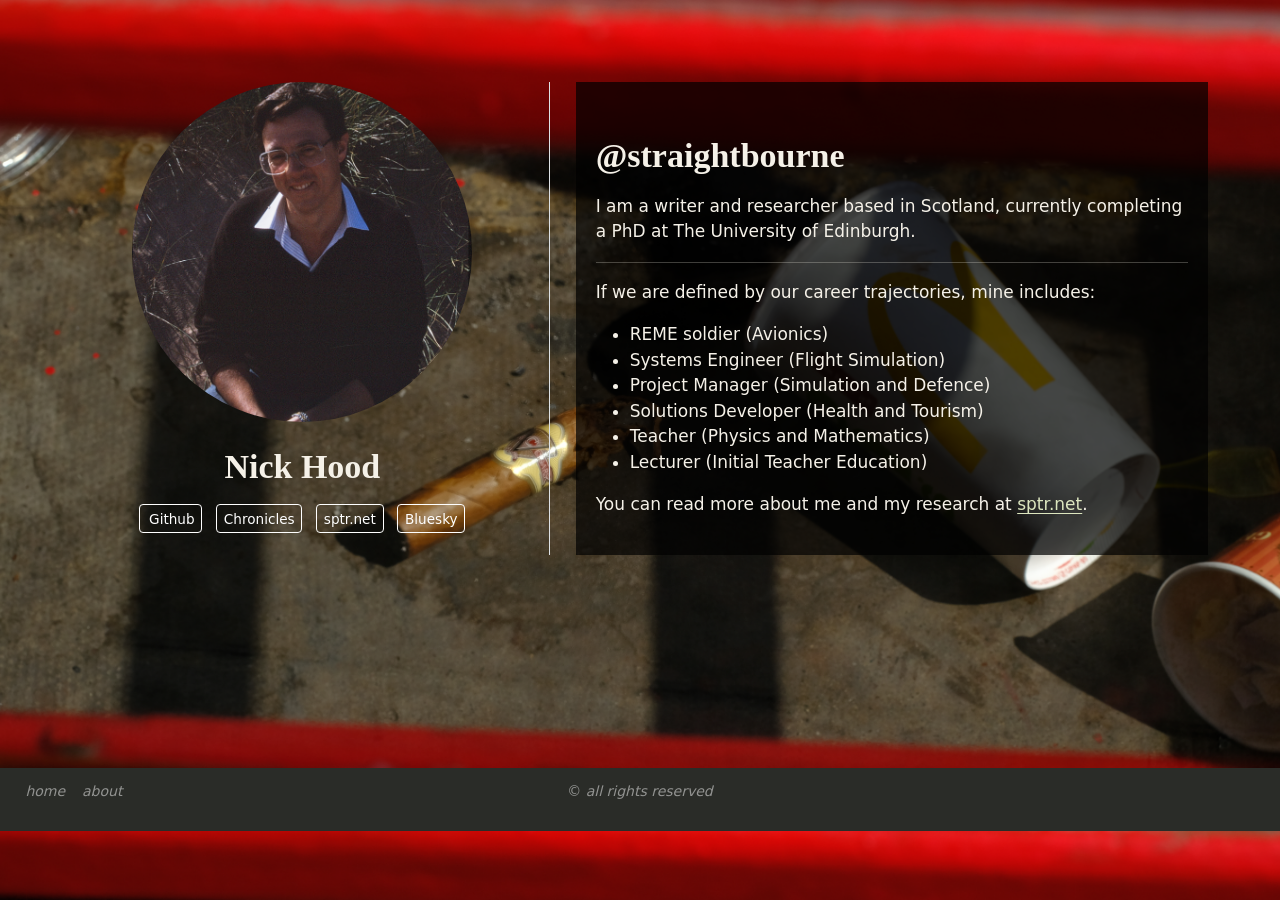
==== commit 41a0c7d2: "New look" ====
--- a/docs/index.html
+++ b/docs/index.html
@@ -7,7 +7,7 @@
 <meta name="viewport" content="width=device-width, initial-scale=1.0, user-scalable=yes">
 
 
-<title>Straightbourne</title>
+<title>Nick Hood – Straightbourne</title>
 <style>
 code{white-space: pre-wrap;}
 span.smallcaps{font-variant: small-caps;}
@@ -35,16 +35,12 @@
 <script src="site_libs/quarto-html/popper.min.js"></script>
 <script src="site_libs/quarto-html/tippy.umd.min.js"></script>
 <link href="site_libs/quarto-html/tippy.css" rel="stylesheet">
-<link href="site_libs/quarto-html/quarto-syntax-highlighting-316115bf2aa26d0cf873447da813c6b2.css" rel="stylesheet" class="quarto-color-scheme" id="quarto-text-highlighting-styles">
-<link href="site_libs/quarto-html/quarto-syntax-highlighting-dark-4abc13b077d4e652ce1ad9e87d1e0636.css" rel="stylesheet" class="quarto-color-scheme quarto-color-alternate" id="quarto-text-highlighting-styles">
-<link href="site_libs/quarto-html/quarto-syntax-highlighting-316115bf2aa26d0cf873447da813c6b2.css" rel="stylesheet" class="quarto-color-scheme-extra" id="quarto-text-highlighting-styles">
+<link href="site_libs/quarto-html/quarto-syntax-highlighting-dark-4abc13b077d4e652ce1ad9e87d1e0636.css" rel="stylesheet" id="quarto-text-highlighting-styles">
 <script src="site_libs/bootstrap/bootstrap.min.js"></script>
 <link href="site_libs/bootstrap/bootstrap-icons.css" rel="stylesheet">
-<link href="site_libs/bootstrap/bootstrap-2245654b0937704a8eed6fe85ca3a7a5.min.css" rel="stylesheet" append-hash="true" class="quarto-color-scheme" id="quarto-bootstrap" data-mode="light">
-<link href="site_libs/bootstrap/bootstrap-dark-428ecca94419e0849ffe96d392e35cac.min.css" rel="stylesheet" append-hash="true" class="quarto-color-scheme quarto-color-alternate" id="quarto-bootstrap" data-mode="dark">
-<link href="site_libs/bootstrap/bootstrap-2245654b0937704a8eed6fe85ca3a7a5.min.css" rel="stylesheet" append-hash="true" class="quarto-color-scheme-extra" id="quarto-bootstrap" data-mode="light">
-<link href="site_libs/quarto-contrib/fontawesome6-1.2.0/all.min.css" rel="stylesheet">
-<link href="site_libs/quarto-contrib/fontawesome6-1.2.0/latex-fontsize.css" rel="stylesheet">
+<link href="site_libs/bootstrap/bootstrap-428ecca94419e0849ffe96d392e35cac.min.css" rel="stylesheet" append-hash="true" id="quarto-bootstrap" data-mode="dark">
+<link href="site_libs/quarto-contrib/fontawesome6-6.7.2/all.min.css" rel="stylesheet">
+<link href="site_libs/quarto-contrib/fontawesome6-6.7.2/latex-fontsize.css" rel="stylesheet">
 <script id="quarto-search-options" type="application/json">{
   "location": "sidebar",
   "copy-button": false,
@@ -80,186 +76,16 @@
 </script>
 
 
-<meta property="og:title" content="Straightbourne">
-<meta property="og:image" content="https://straightbourne.uk/images/desktop.jpg">
+<link rel="stylesheet" href="styles.css">
+<meta property="og:title" content="Nick Hood – Straightbourne">
+<meta property="og:image" content="https://straightbourne.uk/images/nick.jpg">
 <meta property="og:site_name" content="Straightbourne">
-<meta name="twitter:title" content="Straightbourne">
-<meta name="twitter:image" content="https://straightbourne.uk/images/desktop.jpg">
+<meta name="twitter:title" content="Nick Hood – Straightbourne">
+<meta name="twitter:image" content="https://straightbourne.uk/images/nick.jpg">
 <meta name="twitter:card" content="summary_large_image">
 </head>
 
-<body class="quarto-light"><script id="quarto-html-before-body" type="application/javascript">
-    const toggleBodyColorMode = (bsSheetEl) => {
-      const mode = bsSheetEl.getAttribute("data-mode");
-      const bodyEl = window.document.querySelector("body");
-      if (mode === "dark") {
-        bodyEl.classList.add("quarto-dark");
-        bodyEl.classList.remove("quarto-light");
-      } else {
-        bodyEl.classList.add("quarto-light");
-        bodyEl.classList.remove("quarto-dark");
-      }
-    }
-    const toggleBodyColorPrimary = () => {
-      const bsSheetEl = window.document.querySelector("link#quarto-bootstrap:not([rel=disabled-stylesheet])");
-      if (bsSheetEl) {
-        toggleBodyColorMode(bsSheetEl);
-      }
-    }
-    const setColorSchemeToggle = (alternate) => {
-      const toggles = window.document.querySelectorAll('.quarto-color-scheme-toggle');
-      for (let i=0; i < toggles.length; i++) {
-        const toggle = toggles[i];
-        if (toggle) {
-          if (alternate) {
-            toggle.classList.add("alternate");
-          } else {
-            toggle.classList.remove("alternate");
-          }
-        }
-      }
-    };
-    const toggleColorMode = (alternate) => {
-      // Switch the stylesheets
-      const primaryStylesheets = window.document.querySelectorAll('link.quarto-color-scheme:not(.quarto-color-alternate)');
-      const alternateStylesheets = window.document.querySelectorAll('link.quarto-color-scheme.quarto-color-alternate');
-      manageTransitions('#quarto-margin-sidebar .nav-link', false);
-      if (alternate) {
-        // note: dark is layered on light, we don't disable primary!
-        enableStylesheet(alternateStylesheets);
-        for (const sheetNode of alternateStylesheets) {
-          if (sheetNode.id === "quarto-bootstrap") {
-            toggleBodyColorMode(sheetNode);
-          }
-        }
-      } else {
-        disableStylesheet(alternateStylesheets);
-        enableStylesheet(primaryStylesheets)
-        toggleBodyColorPrimary();
-      }
-      manageTransitions('#quarto-margin-sidebar .nav-link', true);
-      // Switch the toggles
-      setColorSchemeToggle(alternate)
-      // Hack to workaround the fact that safari doesn't
-      // properly recolor the scrollbar when toggling (#1455)
-      if (navigator.userAgent.indexOf('Safari') > 0 && navigator.userAgent.indexOf('Chrome') == -1) {
-        manageTransitions("body", false);
-        window.scrollTo(0, 1);
-        setTimeout(() => {
-          window.scrollTo(0, 0);
-          manageTransitions("body", true);
-        }, 40);
-      }
-    }
-    const disableStylesheet = (stylesheets) => {
-      for (let i=0; i < stylesheets.length; i++) {
-        const stylesheet = stylesheets[i];
-        stylesheet.rel = 'disabled-stylesheet';
-      }
-    }
-    const enableStylesheet = (stylesheets) => {
-      for (let i=0; i < stylesheets.length; i++) {
-        const stylesheet = stylesheets[i];
-        if(stylesheet.rel !== 'stylesheet') { // for Chrome, which will still FOUC without this check
-          stylesheet.rel = 'stylesheet';
-        }
-      }
-    }
-    const manageTransitions = (selector, allowTransitions) => {
-      const els = window.document.querySelectorAll(selector);
-      for (let i=0; i < els.length; i++) {
-        const el = els[i];
-        if (allowTransitions) {
-          el.classList.remove('notransition');
-        } else {
-          el.classList.add('notransition');
-        }
-      }
-    }
-    const isFileUrl = () => {
-      return window.location.protocol === 'file:';
-    }
-    const hasAlternateSentinel = () => {
-      let styleSentinel = getColorSchemeSentinel();
-      if (styleSentinel !== null) {
-        return styleSentinel === "alternate";
-      } else {
-        return false;
-      }
-    }
-    const setStyleSentinel = (alternate) => {
-      const value = alternate ? "alternate" : "default";
-      if (!isFileUrl()) {
-        window.localStorage.setItem("quarto-color-scheme", value);
-      } else {
-        localAlternateSentinel = value;
-      }
-    }
-    const getColorSchemeSentinel = () => {
-      if (!isFileUrl()) {
-        const storageValue = window.localStorage.getItem("quarto-color-scheme");
-        return storageValue != null ? storageValue : localAlternateSentinel;
-      } else {
-        return localAlternateSentinel;
-      }
-    }
-    const toggleGiscusIfUsed = (isAlternate, darkModeDefault) => {
-      const baseTheme = document.querySelector('#giscus-base-theme')?.value ?? 'light';
-      const alternateTheme = document.querySelector('#giscus-alt-theme')?.value ?? 'dark';
-      let newTheme = '';
-      if(authorPrefersDark) {
-        newTheme = isAlternate ? baseTheme : alternateTheme;
-      } else {
-        newTheme = isAlternate ? alternateTheme : baseTheme;
-      }
-      const changeGiscusTheme = () => {
-        // From: https://github.com/giscus/giscus/issues/336
-        const sendMessage = (message) => {
-          const iframe = document.querySelector('iframe.giscus-frame');
-          if (!iframe) return;
-          iframe.contentWindow.postMessage({ giscus: message }, 'https://giscus.app');
-        }
-        sendMessage({
-          setConfig: {
-            theme: newTheme
-          }
-        });
-      }
-      const isGiscussLoaded = window.document.querySelector('iframe.giscus-frame') !== null;
-      if (isGiscussLoaded) {
-        changeGiscusTheme();
-      }
-    };
-    const authorPrefersDark = false;
-    const queryPrefersDark = window.matchMedia('(prefers-color-scheme: dark)');
-    const darkModeDefault = queryPrefersDark.matches;
-      document.querySelector('link#quarto-text-highlighting-styles.quarto-color-scheme-extra').rel = 'disabled-stylesheet';
-      document.querySelector('link#quarto-bootstrap.quarto-color-scheme-extra').rel = 'disabled-stylesheet';
-    let localAlternateSentinel = darkModeDefault ? 'alternate' : 'default';
-    // Dark / light mode switch
-    window.quartoToggleColorScheme = () => {
-      // Read the current dark / light value
-      let toAlternate = !hasAlternateSentinel();
-      toggleColorMode(toAlternate);
-      setStyleSentinel(toAlternate);
-      toggleGiscusIfUsed(toAlternate, darkModeDefault);
-      window.dispatchEvent(new Event('resize'));
-    };
-    queryPrefersDark.addEventListener("change", e => {
-      if(window.localStorage.getItem("quarto-color-scheme") !== null)
-        return;
-      const alternate = e.matches
-      toggleColorMode(alternate);
-      localAlternateSentinel = e.matches ? 'alternate' : 'default'; // this is used alongside local storage!
-      toggleGiscusIfUsed(alternate, darkModeDefault);
-    });
-    // Switch to dark mode if need be
-    if (hasAlternateSentinel()) {
-      toggleColorMode(true);
-    } else {
-      toggleColorMode(false);
-    }
-  </script>
+<body class="quarto-light">
 
 <div id="quarto-search-results"></div>
 <!-- content -->
@@ -273,14 +99,13 @@
 
 
 
-
 <div class="quarto-about-trestles column-page">
   <div class="about-entity">
-    <img src="images/desktop.jpg" class="about-image
-  rounded " style="width: 20em;">
+    <img src="images/nick.jpg" class="about-image
+  round " style="height: 20em; width: 20em;">
 <header id="title-block-header" class="quarto-title-block default">
 <div class="quarto-title">
-<h1 class="title">Straightbourne</h1>
+<h1 class="title">Nick Hood</h1>
 </div>
 <div class="quarto-title-meta column-page">
   </div>
@@ -290,18 +115,33 @@
     <i class="bi bi-github"></i>
      <span class="about-link-text">Github</span>
   </a>
+  <a href="/chronicles" class="about-link" rel="" target="">
+     <span class="about-link-text"><i class="fa-solid fa-book" aria-label="book"></i> Chronicles</span>
+  </a>
+  <a href="https://sptr.net" class="about-link" rel="" target="">
+     <span class="about-link-text"><i class="fa-solid fa-globe" aria-label="globe"></i> sptr.net</span>
+  </a>
+  <a href="https://bsky.app/profile/straightbourne.uk" class="about-link" rel="" target="">
+     <span class="about-link-text"><i class="fa-brands fa-bluesky" aria-label="bluesky"></i> Bluesky</span>
+  </a>
 </div>
   </div>
   <div class="about-contents"><div id="sb-about">
-<p><em><a href="https://straightbourne.uk">straightbourne.uk</a> will be my internet home domain after my research is concluded and I return to sanity, seeking new adventures. Links in the page footer will take you to what’s current.</em></p>
+<section id="straightbourne" class="level1" style="background-color: rgba(0, 0, 0, 0.7); padding: 20px;">
+<h1><span class="citation" data-cites="straightbourne">@straightbourne</span></h1>
+<p>I am a writer and researcher based in Scotland, currently completing a PhD at The University of Edinburgh.</p>
 <hr>
-<p><strong>Straightbourne</strong> is a portmanteau of two family names.</p>
-<p><strong>Straight</strong>, from the West Virginia family line that includes <a href="https://straightbourne.github.io/family/Hood/1741-06-23-Jacob-Straight.html">Jacob Straight</a>, father of my <a href="https://straightbourne.github.io/family/Hood/1903-04-08-Harry-S-Hood.html">grandfather</a>’s grandfather’s grandfather, who in October 1786 was killed and scalped for British bounty in Monongalia County, WV by Shawnee.</p>
-<p><strong>Bourne</strong> is from the London line of my great-grandfather <a href="https://straightbourne.github.io/family/Bourne/1885-08-13-George-Alfred-Bourne.html">George Alfred Bourne</a> who walked with his barrow to help build Letchworth Garden City, the first of its design, separating industrial from residential spaces in order to improve the quality of life for its citizens. I grew up in Letchworth.</p>
-<hr>
-<p>Nick Hood<br>
-<span class="citation" data-cites="straightbourne">@straightbourne</span><br>
-<strong>Scotland</strong></p>
+<p>If we are defined by our career trajectories, mine includes:</p>
+<ul>
+<li>REME soldier (Avionics)</li>
+<li>Systems Engineer (Flight Simulation)</li>
+<li>Project Manager (Simulation and Defence)</li>
+<li>Solutions Developer (Health and Tourism)</li>
+<li>Teacher (Physics and Mathematics)</li>
+<li>Lecturer (Initial Teacher Education)</li>
+</ul>
+<p>You can read more about me and my research at <a href="https://sptr.net">sptr.net</a>.</p>
+</section>
 </div></div>
 </div>
 
@@ -314,19 +154,6 @@
 </main> <!-- /main -->
 <script id="quarto-html-after-body" type="application/javascript">
   window.document.addEventListener("DOMContentLoaded", function (event) {
-    // Ensure there is a toggle, if there isn't float one in the top right
-    if (window.document.querySelector('.quarto-color-scheme-toggle') === null) {
-      const a = window.document.createElement('a');
-      a.classList.add('top-right');
-      a.classList.add('quarto-color-scheme-toggle');
-      a.href = "";
-      a.onclick = function() { try { window.quartoToggleColorScheme(); } catch {} return false; };
-      const i = window.document.createElement("i");
-      i.classList.add('bi');
-      a.appendChild(i);
-      window.document.body.appendChild(a);
-    }
-    setColorSchemeToggle(hasAlternateSentinel())
     const isCodeAnnotation = (el) => {
       for (const clz of el.classList) {
         if (clz.startsWith('code-annotation-')) {                     
@@ -728,13 +555,8 @@
 </a>
   </li>  
     <li class="nav-item">
-    <a class="nav-link" href="./chronicles">
-<p><i class="fa-solid fa-book" aria-label="book"></i> Chronicles</p>
-</a>
-  </li>  
-    <li class="nav-item">
-    <a class="nav-link" href="https://sptr.net">
-<p><i class="fa-solid fa-globe" aria-label="globe"></i> sptr.net</p>
+    <a class="nav-link" href="./about.html">
+<p><i class="fa-solid fa-info" aria-label="info"></i> <em>about</em></p>
 </a>
   </li>  
 </ul>
--- a/docs/site_libs/quarto-contrib/fontawesome6-6.7.2/latex-fontsize.css
+++ b/docs/site_libs/quarto-contrib/fontawesome6-6.7.2/latex-fontsize.css
@@ -0,0 +1,30 @@
+.fa-tiny {
+  font-size: 0.5em;
+}
+.fa-scriptsize {
+  font-size: 0.7em;
+}
+.fa-footnotesize {
+  font-size: 0.8em;
+}
+.fa-small {
+  font-size: 0.9em;
+}
+.fa-normalsize {
+  font-size: 1em;
+}
+.fa-large {
+  font-size: 1.2em;
+}
+.fa-Large {
+  font-size: 1.5em;
+}
+.fa-LARGE {
+  font-size: 1.75em;
+}
+.fa-huge {
+  font-size: 2em;
+}
+.fa-Huge {
+  font-size: 2.5em;
+}
--- a/docs/styles.css
+++ b/docs/styles.css
@@ -0,0 +1,23 @@
+/* css styles */
+
+body {
+  background-image: url(./images/party.jpg);
+  background-repeat: no-repeat;
+  background-position: center;
+  background-attachment: fixed;
+  background-size: cover;
+  -webkit-background-size: cover;
+  -moz-background-size: cover;
+  -o-background-size: cover;
+}
+
+/* .with-background {
+  background-image: url('https://images.unsplash.com/photo-1507525428034-b723cf961d3e?ixlib=rb-4.0.3&ixid=MnwxMjA3fDB8MHxwaG90by1wYWdlfHx8fGVufDB8fHx8&auto=format&fit=crop&w=2946&q=80');
+  background-repeat: no-repeat;
+  background-position: center;
+  background-attachment: fixed;
+  background-size: cover;
+  -webkit-background-size: cover;
+  -moz-background-size: cover;
+  -o-background-size: cover;
+} */
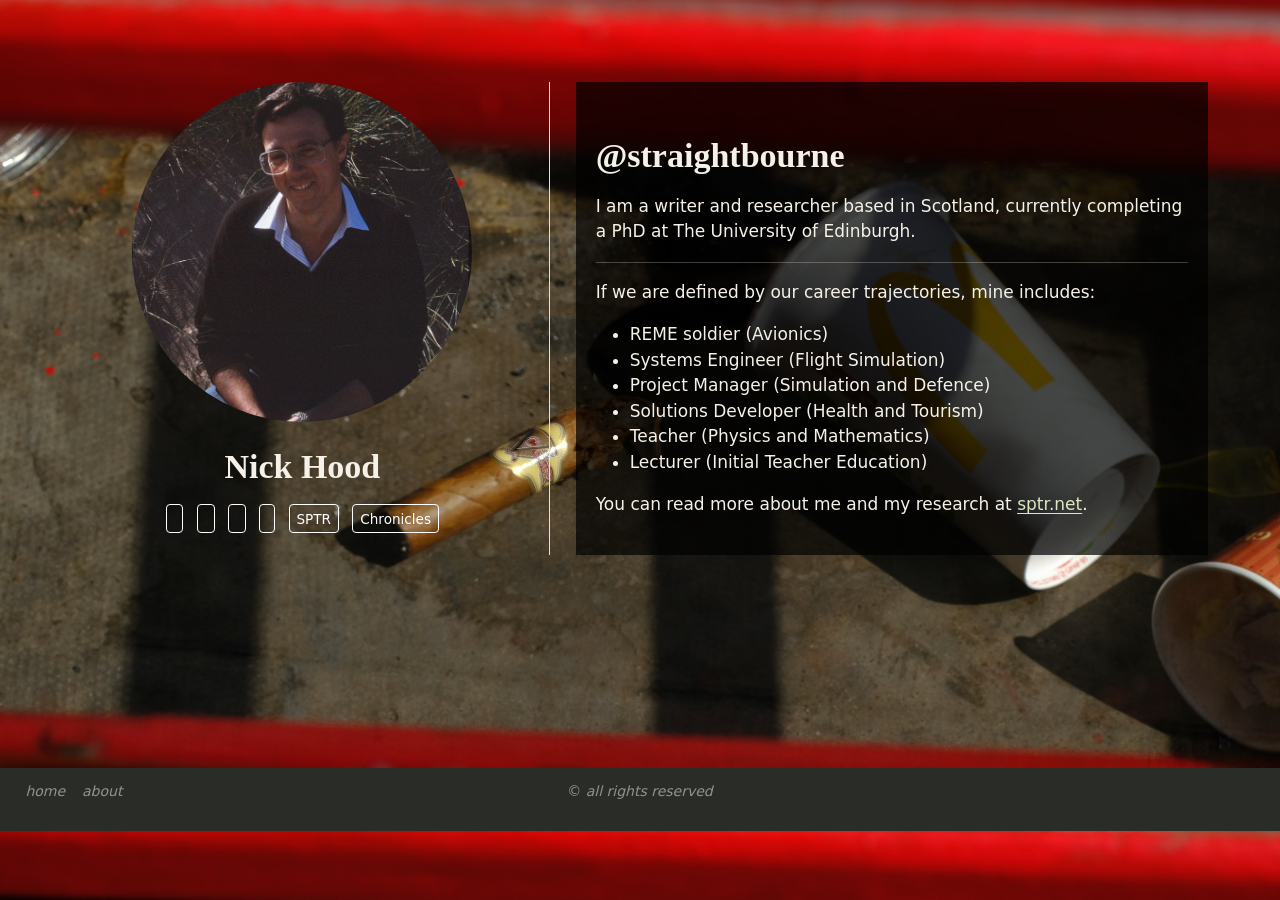
==== commit c2f7ddf3: "Consistency and variation with github.io" ====
--- a/docs/index.html
+++ b/docs/index.html
@@ -113,16 +113,24 @@
     <div class="about-links">
   <a href="https://github.com/straightbourne" class="about-link" rel="" target="">
     <i class="bi bi-github"></i>
-     <span class="about-link-text">Github</span>
+     <span class="about-link-text"></span>
+  </a>
+  <a href="https://www.linkedin.com/in/straightbourne/" class="about-link" rel="" target="">
+    <i class="bi bi-linkedin"></i>
+     <span class="about-link-text"></span>
+  </a>
+  <a href="https://straightbourne.substack.com/" class="about-link" rel="" target="">
+    <i class="bi bi-substack"></i>
+     <span class="about-link-text"></span>
+  </a>
+  <a href="https://bsky.app/profile/straightbourne.uk" class="about-link" rel="" target="">
+     <span class="about-link-text"><i class="fa-brands fa-bluesky" aria-label="bluesky"></i></span>
+  </a>
+  <a href="https://sptr.net" class="about-link" rel="" target="">
+     <span class="about-link-text"><i class="fa-solid fa-globe" aria-label="globe"></i> SPTR</span>
   </a>
   <a href="/chronicles" class="about-link" rel="" target="">
      <span class="about-link-text"><i class="fa-solid fa-book" aria-label="book"></i> Chronicles</span>
-  </a>
-  <a href="https://sptr.net" class="about-link" rel="" target="">
-     <span class="about-link-text"><i class="fa-solid fa-globe" aria-label="globe"></i> sptr.net</span>
-  </a>
-  <a href="https://bsky.app/profile/straightbourne.uk" class="about-link" rel="" target="">
-     <span class="about-link-text"><i class="fa-brands fa-bluesky" aria-label="bluesky"></i> Bluesky</span>
   </a>
 </div>
   </div>
